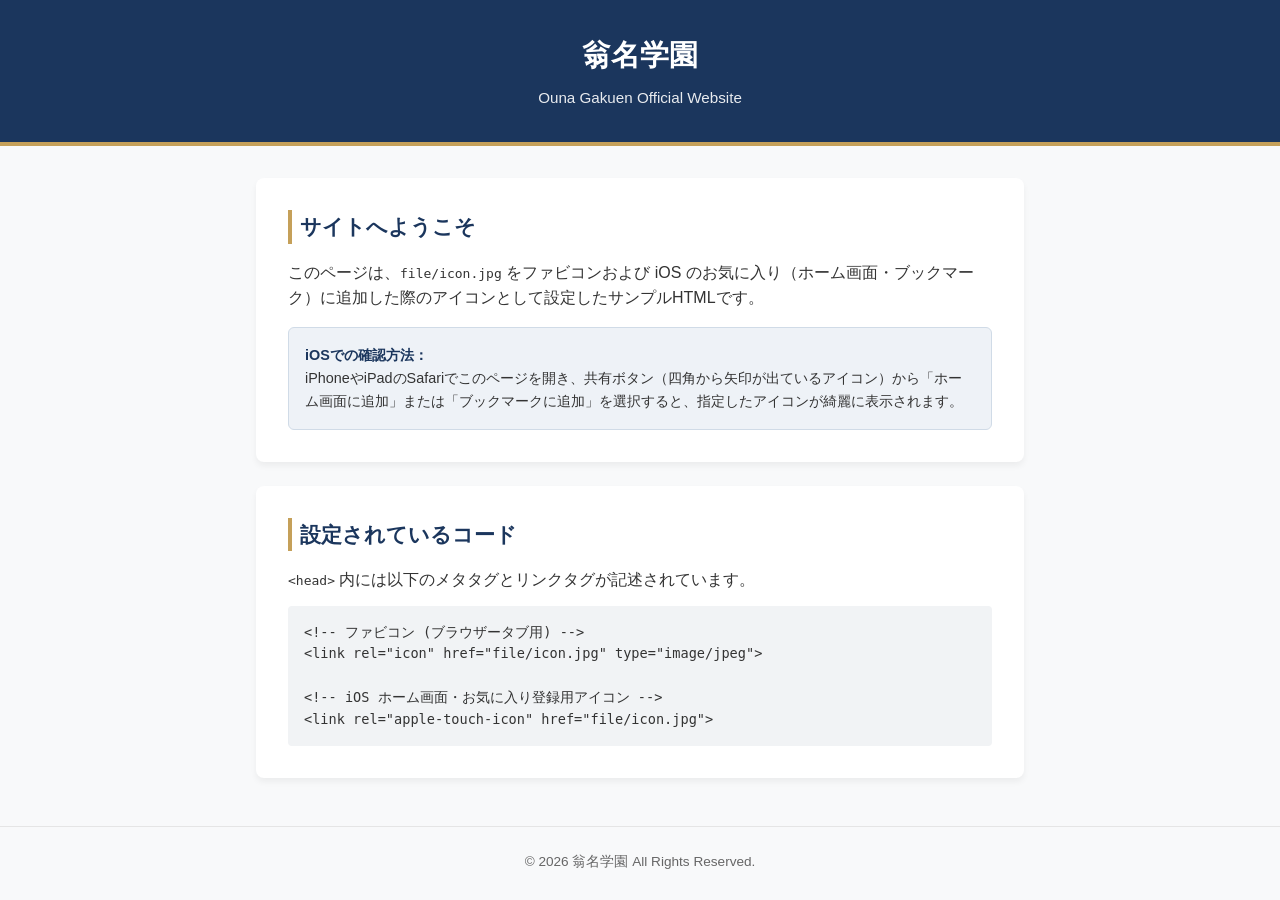
==== index.html @ cf4d60be "Update index.html" ====
<!DOCTYPE html>
<html lang="ja">
<head>
    <meta charset="UTF-8">
    <meta name="viewport" content="width=device-width, initial-scale=1.0">
    <title>翁名学園 - 公式サイト</title>
    
    <!-- ファビコン (ブラウザータブ用) -->
    <link rel="icon" href="file/icon.jpg" type="image/jpeg">
    
    <!-- iOS ホーム画面・お気に入り登録用アイコン (Apple Touch Icon) -->
    <link rel="apple-touch-icon" href="file/icon.jpg">
    
    <!-- Safari用ピン留めタブ・アイコン設定など -->
    <meta name="apple-mobile-web-app-capable" content="yes">
    <meta name="apple-mobile-web-app-status-bar-style" content="default">
    <meta name="apple-mobile-web-app-title" content="翁名学園">

    <style>
        :root {
            --primary-color: #1b365d;
            --accent-color: #c5a059;
            --bg-color: #f8f9fa;
            --text-color: #333333;
        }
        
        * {
            box-sizing: border-box;
            margin: 0;
            padding: 0;
        }

        body {
            font-family: -apple-system, BlinkMacSystemFont, "Segoe UI", Roboto, "Helvetica Neue", Arial, sans-serif;
            background-color: var(--bg-color);
            color: var(--text-color);
            line-height: 1.6;
        }

        header {
            background-color: var(--primary-color);
            color: #ffffff;
            padding: 2rem 1rem;
            text-align: center;
            border-bottom: 4px solid var(--accent-color);
        }

        header h1 {
            font-size: 1.8rem;
            margin-bottom: 0.5rem;
        }

        header p {
            font-size: 0.95rem;
            opacity: 0.9;
        }

        main {
            max-width: 800px;
            margin: 2rem auto;
            padding: 0 1rem;
        }

        .card {
            background: #ffffff;
            padding: 2rem;
            border-radius: 8px;
            box-shadow: 0 4px 6px rgba(0,0,0,0.05);
            margin-bottom: 1.5rem;
        }

        .card h2 {
            color: var(--primary-color);
            font-size: 1.3rem;
            margin-bottom: 1rem;
            border-left: 4px solid var(--accent-color);
            padding-left: 0.5rem;
        }

        .ios-tip {
            background: #eef2f7;
            border: 1px solid #d0dbe7;
            padding: 1rem;
            border-radius: 6px;
            font-size: 0.9rem;
            margin-top: 1rem;
        }

        .ios-tip strong {
            color: var(--primary-color);
        }

        footer {
            text-align: center;
            padding: 1.5rem;
            font-size: 0.85rem;
            color: #666;
            border-top: 1px solid #e5e5e5;
            margin-top: 3rem;
        }
    </style>
</head>
<body>

    <header>
        <h1>翁名学園</h1>
        <p>Ouna Gakuen Official Website</p>
    </header>

    <main>
        <section class="card">
            <h2>サイトへようこそ</h2>
            <p>このページは、<code>file/icon.jpg</code> をファビコンおよび iOS のお気に入り（ホーム画面・ブックマーク）に追加した際のアイコンとして設定したサンプルHTMLです。</p>
            
            <div class="ios-tip">
                <strong>iOSでの確認方法：</strong><br>
                iPhoneやiPadのSafariでこのページを開き、共有ボタン（四角から矢印が出ているアイコン）から「ホーム画面に追加」または「ブックマークに追加」を選択すると、指定したアイコンが綺麗に表示されます。
            </div>
        </section>

        <section class="card">
            <h2>設定されているコード</h2>
            <p><code>&lt;head&gt;</code> 内には以下のメタタグとリンクタグが記述されています。</p>
            <pre style="background: #f1f3f5; padding: 1rem; border-radius: 4px; overflow-x: auto; margin-top: 0.8rem; font-size: 0.85rem;"><code>&lt;!-- ファビコン (ブラウザータブ用) --&gt;
&lt;link rel="icon" href="file/icon.jpg" type="image/jpeg"&gt;

&lt;!-- iOS ホーム画面・お気に入り登録用アイコン --&gt;
&lt;link rel="apple-touch-icon" href="file/icon.jpg"&gt;</code></pre>
        </section>
    </main>

    <footer>
        <p>&copy; 2026 翁名学園 All Rights Reserved.</p>
    </footer>

</body>
</html>
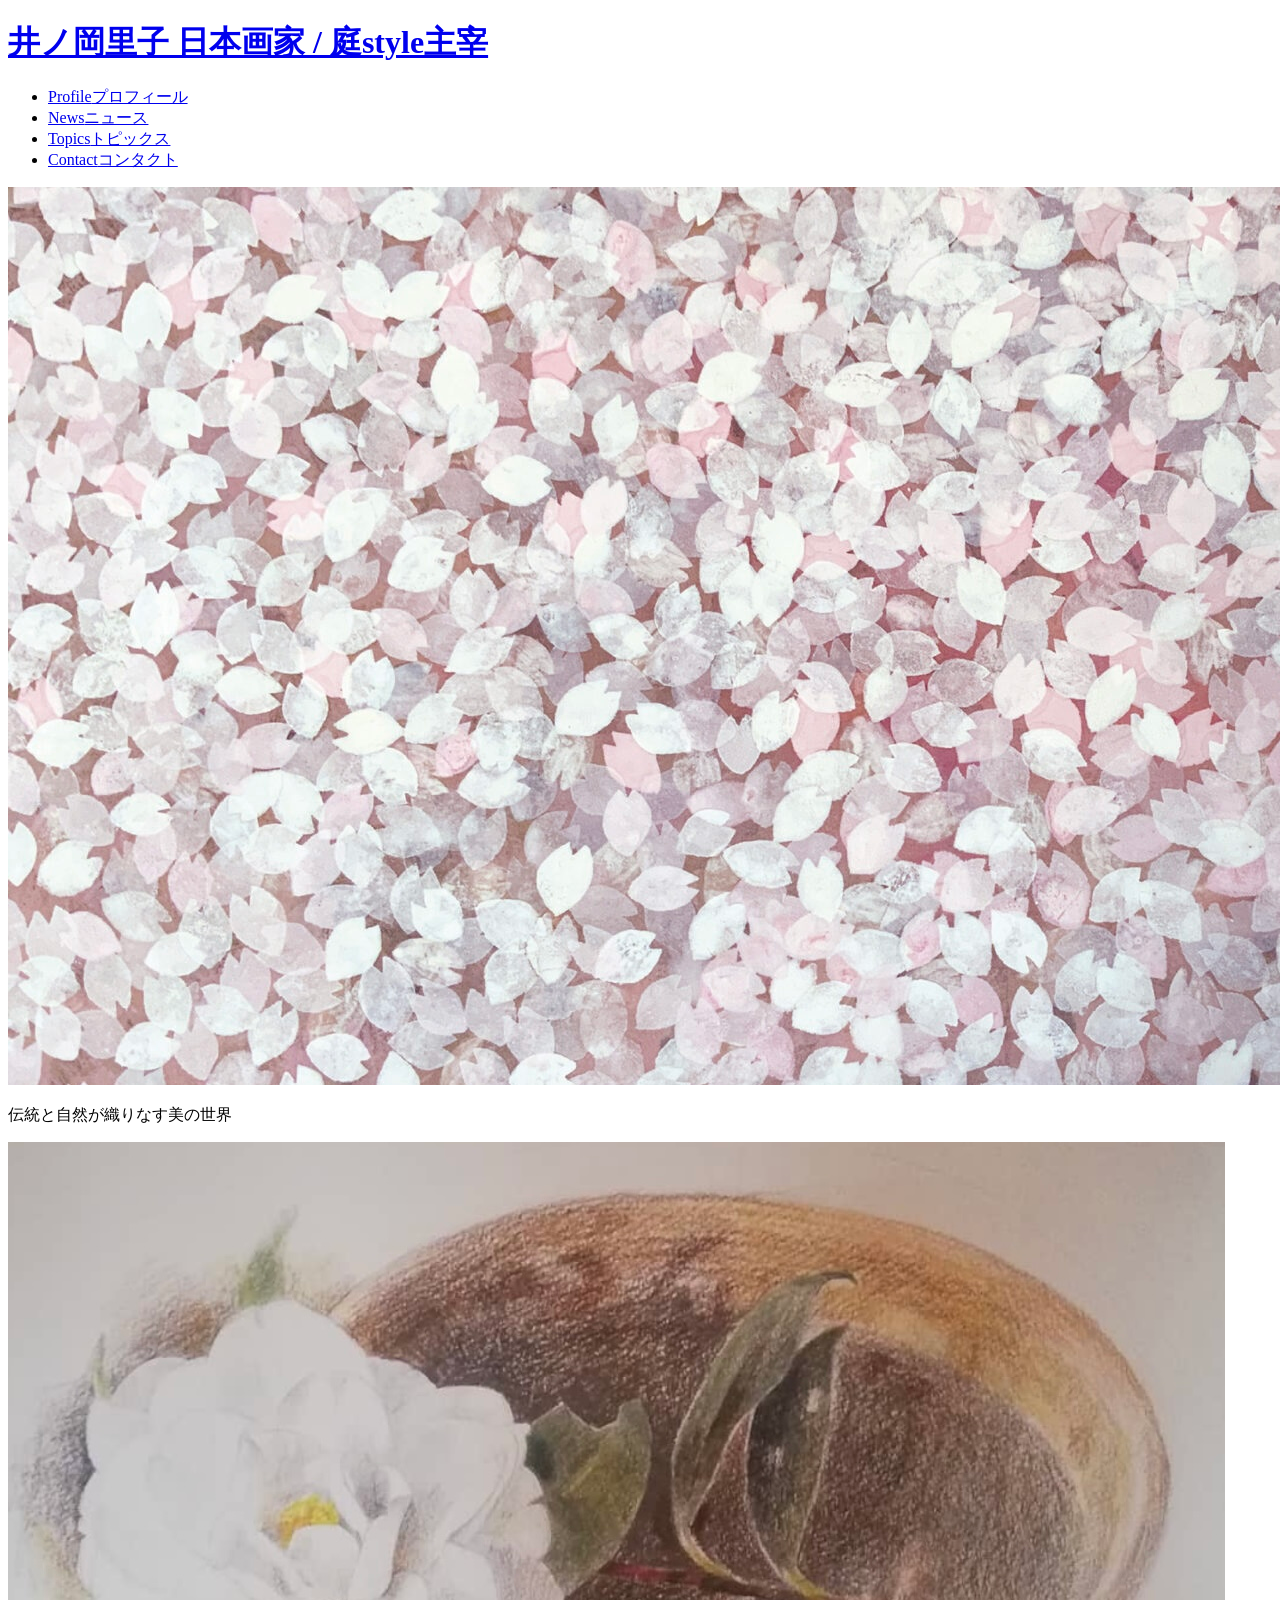
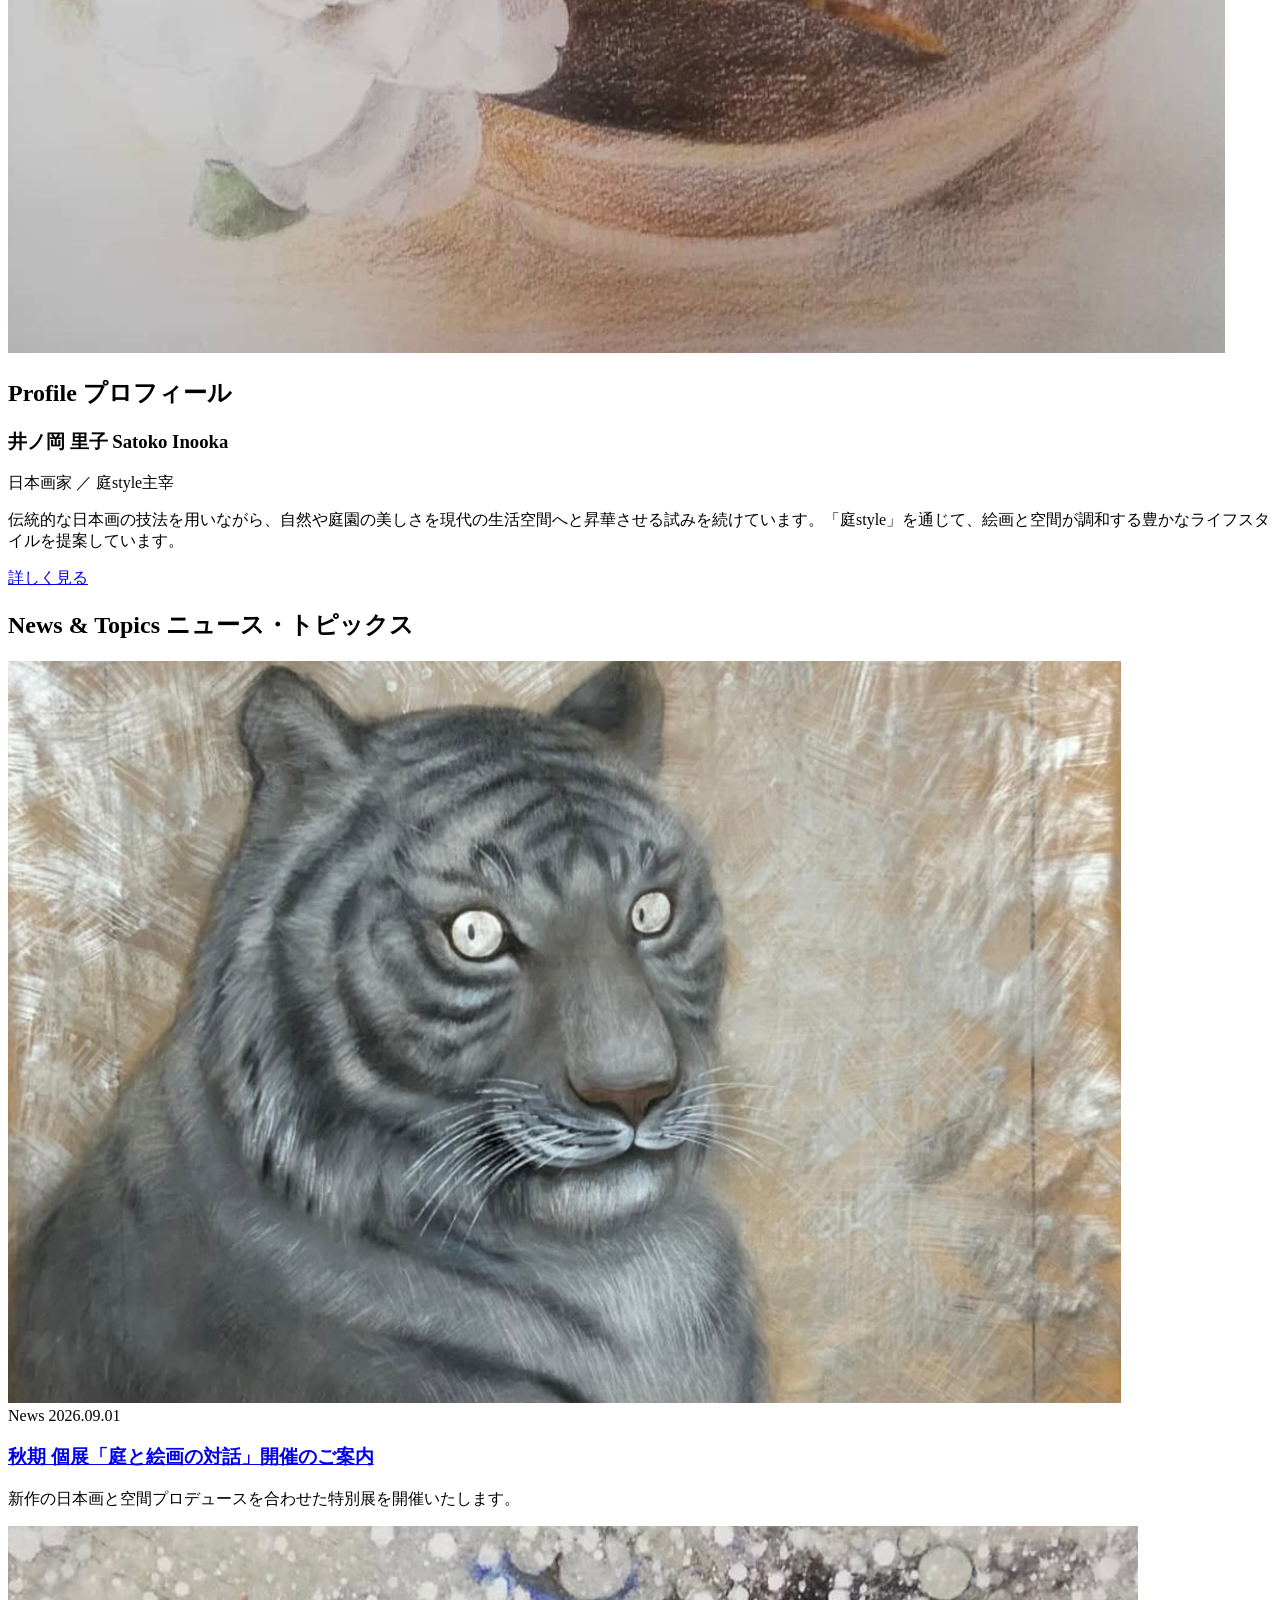
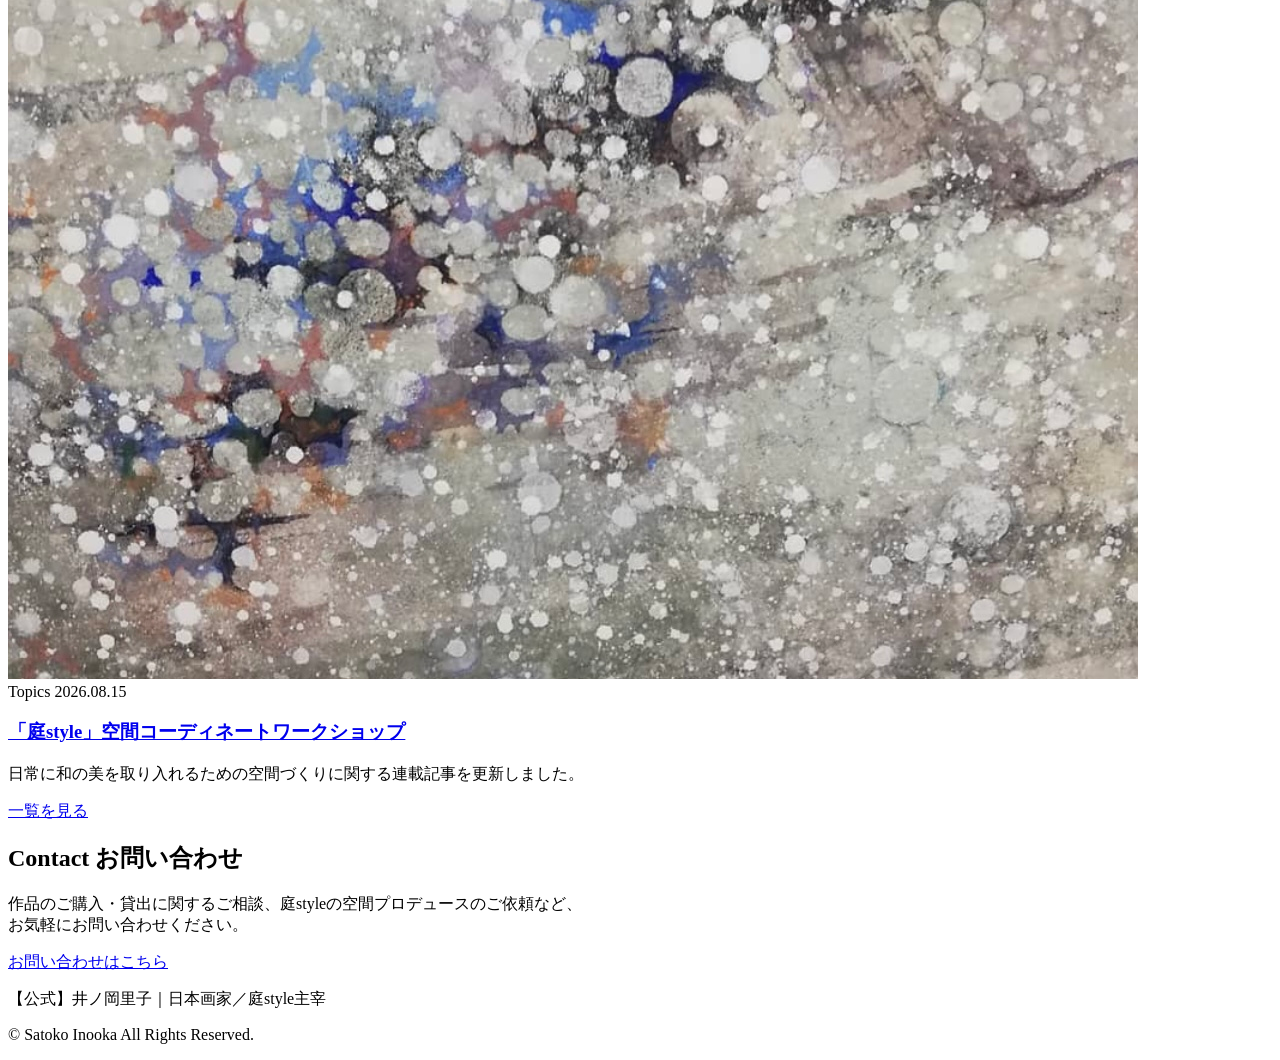
==== commit 97d593b2: "Update index.html" ====
--- a/index.html
+++ b/index.html
@@ -3,134 +3,132 @@
 <head>
     <meta charset="UTF-8">
     <meta name="viewport" content="width=device-width, initial-scale=1.0">
-    <title>翁名学園 - 公式サイト</title>
-    
-    <!-- ファビコン (ブラウザータブ用) -->
+    <title>【公式】井ノ岡里子｜日本画家／庭style主宰</title>
+
+    <meta name="apple-mobile-web-app-title" content="井ノ岡里子">
+    <meta name="application-name" content="井ノ岡里子">
+
     <link rel="icon" href="file/icon.jpg" type="image/jpeg">
-    
-    <!-- iOS ホーム画面・お気に入り登録用アイコン (Apple Touch Icon) -->
     <link rel="apple-touch-icon" href="file/icon.jpg">
-    
-    <!-- Safari用ピン留めタブ・アイコン設定など -->
-    <meta name="apple-mobile-web-app-capable" content="yes">
-    <meta name="apple-mobile-web-app-status-bar-style" content="default">
-    <meta name="apple-mobile-web-app-title" content="翁名学園">
 
-    <style>
-        :root {
-            --primary-color: #1b365d;
-            --accent-color: #c5a059;
-            --bg-color: #f8f9fa;
-            --text-color: #333333;
-        }
-        
-        * {
-            box-sizing: border-box;
-            margin: 0;
-            padding: 0;
-        }
+    <link rel="preconnect" href="https://fonts.googleapis.com">
+    <link rel="preconnect" href="https://fonts.gstatic.com" crossorigin>
+    <link href="https://fonts.googleapis.com/css2?family=Shippori+Mincho:wght@400;600&family=Cinzel:wght@400;600&display=swap" rel="stylesheet">
 
-        body {
-            font-family: -apple-system, BlinkMacSystemFont, "Segoe UI", Roboto, "Helvetica Neue", Arial, sans-serif;
-            background-color: var(--bg-color);
-            color: var(--text-color);
-            line-height: 1.6;
-        }
-
-        header {
-            background-color: var(--primary-color);
-            color: #ffffff;
-            padding: 2rem 1rem;
-            text-align: center;
-            border-bottom: 4px solid var(--accent-color);
-        }
-
-        header h1 {
-            font-size: 1.8rem;
-            margin-bottom: 0.5rem;
-        }
-
-        header p {
-            font-size: 0.95rem;
-            opacity: 0.9;
-        }
-
-        main {
-            max-width: 800px;
-            margin: 2rem auto;
-            padding: 0 1rem;
-        }
-
-        .card {
-            background: #ffffff;
-            padding: 2rem;
-            border-radius: 8px;
-            box-shadow: 0 4px 6px rgba(0,0,0,0.05);
-            margin-bottom: 1.5rem;
-        }
-
-        .card h2 {
-            color: var(--primary-color);
-            font-size: 1.3rem;
-            margin-bottom: 1rem;
-            border-left: 4px solid var(--accent-color);
-            padding-left: 0.5rem;
-        }
-
-        .ios-tip {
-            background: #eef2f7;
-            border: 1px solid #d0dbe7;
-            padding: 1rem;
-            border-radius: 6px;
-            font-size: 0.9rem;
-            margin-top: 1rem;
-        }
-
-        .ios-tip strong {
-            color: var(--primary-color);
-        }
-
-        footer {
-            text-align: center;
-            padding: 1.5rem;
-            font-size: 0.85rem;
-            color: #666;
-            border-top: 1px solid #e5e5e5;
-            margin-top: 3rem;
-        }
-    </style>
+    <link rel="stylesheet" href="style.css">
 </head>
 <body>
 
-    <header>
-        <h1>翁名学園</h1>
-        <p>Ouna Gakuen Official Website</p>
+    <header class="site-header">
+        <div class="header-inner">
+            <h1 class="site-title">
+                <a href="index.html">
+                    <span class="main-name">井ノ岡里子</span>
+                    <span class="sub-title">日本画家 / 庭style主宰</span>
+                </a>
+            </h1>
+            <nav class="site-nav">
+                <ul>
+                    <li><a href="#profile"><span class="en">Profile</span><span class="ja">プロフィール</span></a></li>
+                    <li><a href="#news"><span class="en">News</span><span class="ja">ニュース</span></a></li>
+                    <li><a href="#topics"><span class="en">Topics</span><span class="ja">トピックス</span></a></li>
+                    <li><a href="#contact"><span class="en">Contact</span><span class="ja">コンタクト</span></a></li>
+                </ul>
+            </nav>
+        </div>
     </header>
 
-    <main>
-        <section class="card">
-            <h2>サイトへようこそ</h2>
-            <p>このページは、<code>file/icon.jpg</code> をファビコンおよび iOS のお気に入り（ホーム画面・ブックマーク）に追加した際のアイコンとして設定したサンプルHTMLです。</p>
-            
-            <div class="ios-tip">
-                <strong>iOSでの確認方法：</strong><br>
-                iPhoneやiPadのSafariでこのページを開き、共有ボタン（四角から矢印が出ているアイコン）から「ホーム画面に追加」または「ブックマークに追加」を選択すると、指定したアイコンが綺麗に表示されます。
+    <section class="hero-section">
+        <div class="hero-image-wrapper">
+            <img src="file/1.jpg" alt="井ノ岡里子 メイン作品" class="hero-image">
+            <div class="hero-overlay">
+                <p class="hero-catch">伝統と自然が織りなす美の世界</p>
             </div>
-        </section>
+        </div>
+    </section>
 
-        <section class="card">
-            <h2>設定されているコード</h2>
-            <p><code>&lt;head&gt;</code> 内には以下のメタタグとリンクタグが記述されています。</p>
-            <pre style="background: #f1f3f5; padding: 1rem; border-radius: 4px; overflow-x: auto; margin-top: 0.8rem; font-size: 0.85rem;"><code>&lt;!-- ファビコン (ブラウザータブ用) --&gt;
-&lt;link rel="icon" href="file/icon.jpg" type="image/jpeg"&gt;
+    <section id="profile" class="section profile-section">
+        <div class="container">
+            <div class="profile-grid">
+                <div class="profile-thumb">
+                    <img src="file/2.jpg" alt="井ノ岡里子 プロフィール">
+                </div>
+                <div class="profile-content">
+                    <h2 class="section-title">
+                        <span class="en">Profile</span>
+                        <span class="ja">プロフィール</span>
+                    </h2>
+                    <h3 class="profile-name">井ノ岡 里子 <span class="profile-title-sub">Satoko Inooka</span></h3>
+                    <p class="profile-lead">日本画家 ／ 庭style主宰</p>
+                    <p class="profile-text">
+                        伝統的な日本画の技法を用いながら、自然や庭園の美しさを現代の生活空間へと昇華させる試みを続けています。「庭style」を通じて、絵画と空間が調和する豊かなライフスタイルを提案しています。
+                    </p>
+                    <a href="profile.html" class="btn">詳しく見る</a>
+                </div>
+            </div>
+        </div>
+    </section>
 
-&lt;!-- iOS ホーム画面・お気に入り登録用アイコン --&gt;
-&lt;link rel="apple-touch-icon" href="file/icon.jpg"&gt;</code></pre>
-        </section>
-    </main>
+    <section id="news" class="section news-section">
+        <div class="container">
+            <h2 class="section-title text-center">
+                <span class="en">News & Topics</span>
+                <span class="ja">ニュース・トピックス</span>
+            </h2>
+            <div class="cards-grid">
+                <article class="card">
+                    <div class="card-image">
+                        <img src="file/3.jpg" alt="個展開催のお知らせ">
+                    </div>
+                    <div class="card-body">
+                        <span class="card-tag">News</span>
+                        <time datetime="2026-09-01">2026.09.01</time>
+                        <h3 class="card-title"><a href="#">秋期 個展「庭と絵画の対話」開催のご案内</a></h3>
+                        <p class="card-text">新作の日本画と空間プロデュースを合わせた特別展を開催いたします。</p>
+                    </div>
+                </article>
 
-    <footer>
-        <p>&copy; 2026 翁名学園 All Rights Reserved.</p>
+                <article class="card" id="topics">
+                    <div class="card-image">
+                        <img src="file/4.jpg" alt="庭styleワークショップ">
+                    </div>
+                    <div class="card-body">
+                        <span class="card-tag tag-topics">Topics</span>
+                        <time datetime="2026-08-15">2026.08.15</time>
+                        <h3 class="card-title"><a href="#">「庭style」空間コーディネートワークショップ</a></h3>
+                        <p class="card-text">日常に和の美を取り入れるための空間づくりに関する連載記事を更新しました。</p>
+                    </div>
+                </article>
+            </div>
+            <div class="text-center mt-4">
+                <a href="news.html" class="btn">一覧を見る</a>
+            </div>
+        </div>
+    </section>
+
+    <section id="contact" class="section contact-section">
+        <div class="container">
+            <div class="contact-box">
+                <div class="contact-bg-image" style="background-image: url('file/5.jpg');"></div>
+                <div class="contact-content">
+                    <h2 class="section-title light">
+                        <span class="en">Contact</span>
+                        <span class="ja">お問い合わせ</span>
+                    </h2>
+                    <p class="contact-lead">
+                        作品のご購入・貸出に関するご相談、庭styleの空間プロデュースのご依頼など、<br>お気軽にお問い合わせください。
+                    </p>
+                    <a href="contact.html" class="btn btn-light">お問い合わせはこちら</a>
+                </div>
+            </div>
+        </div>
+    </section>
+
+    <footer class="site-footer">
+        <div class="container text-center">
+            <p class="footer-title">【公式】井ノ岡里子｜日本画家／庭style主宰</p>
+            <p class="copyright">&copy; Satoko Inooka All Rights Reserved.</p>
+        </div>
     </footer>
 
 </body>
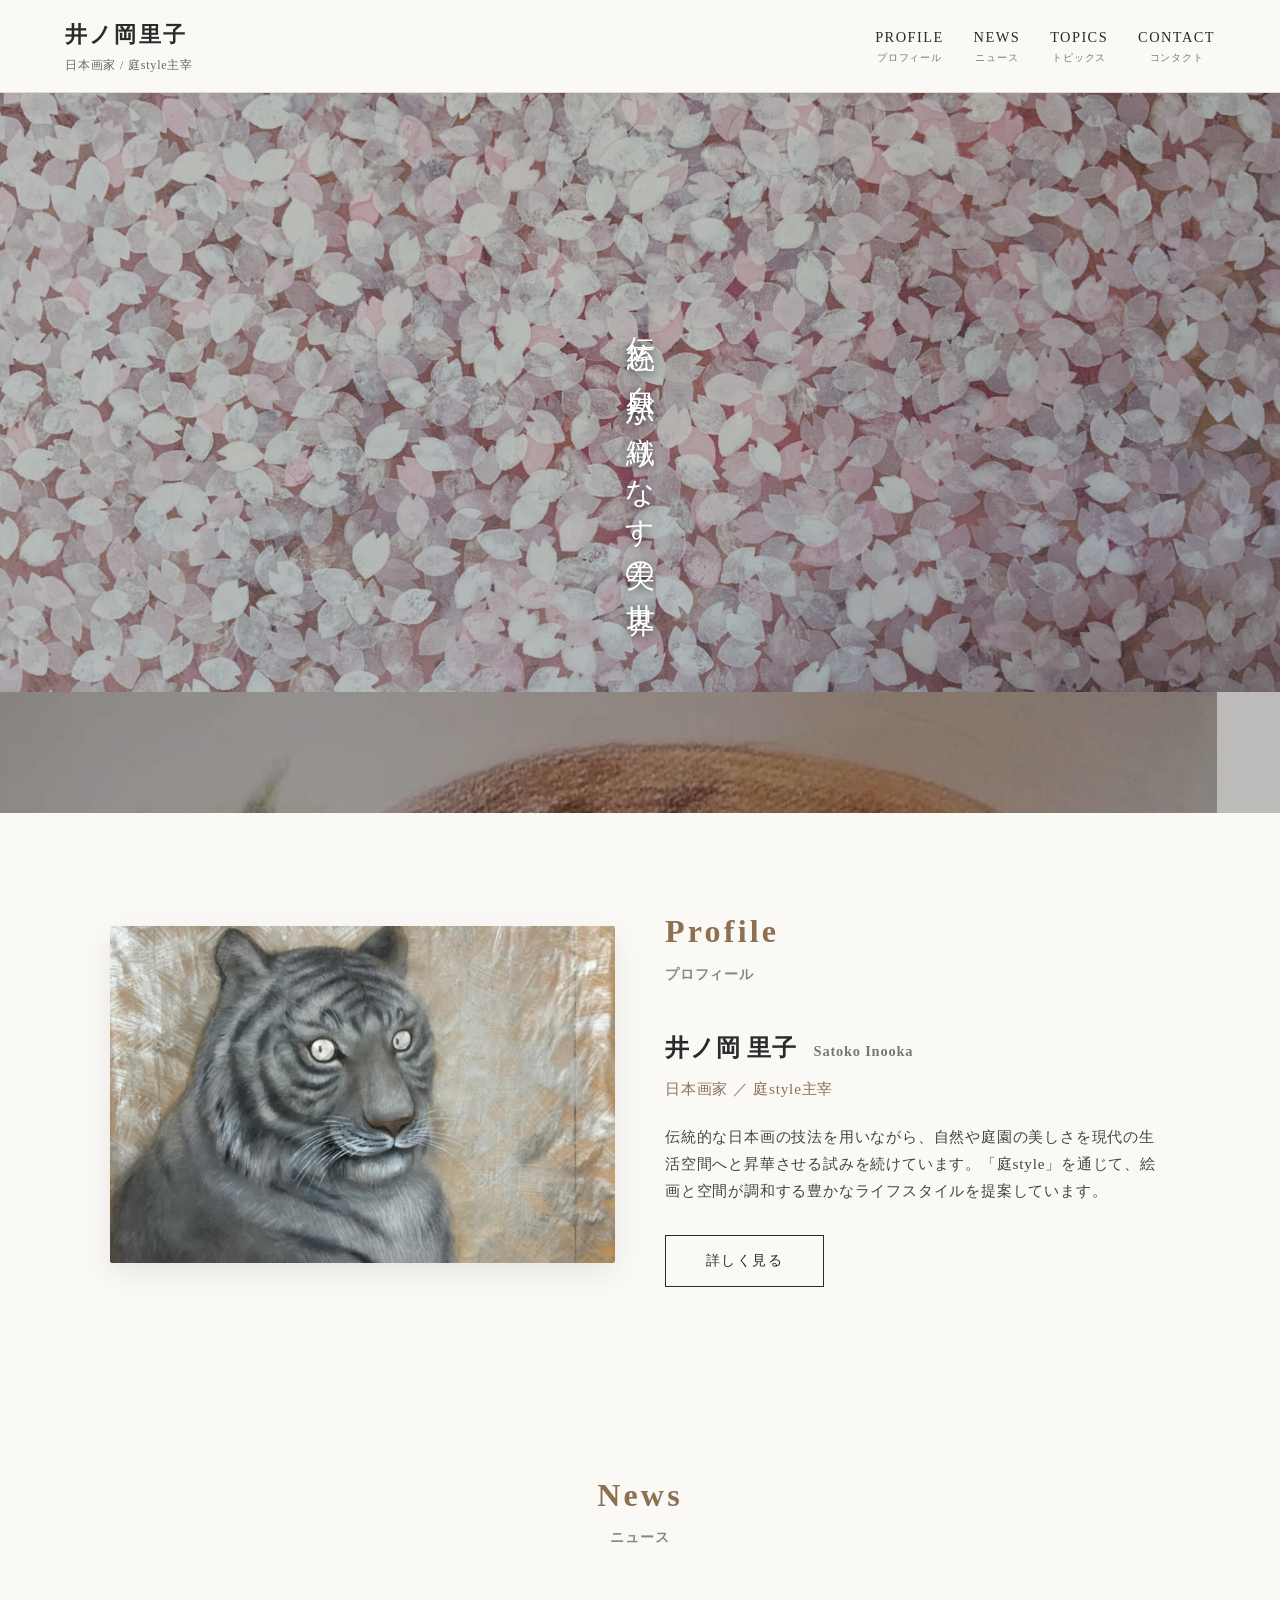
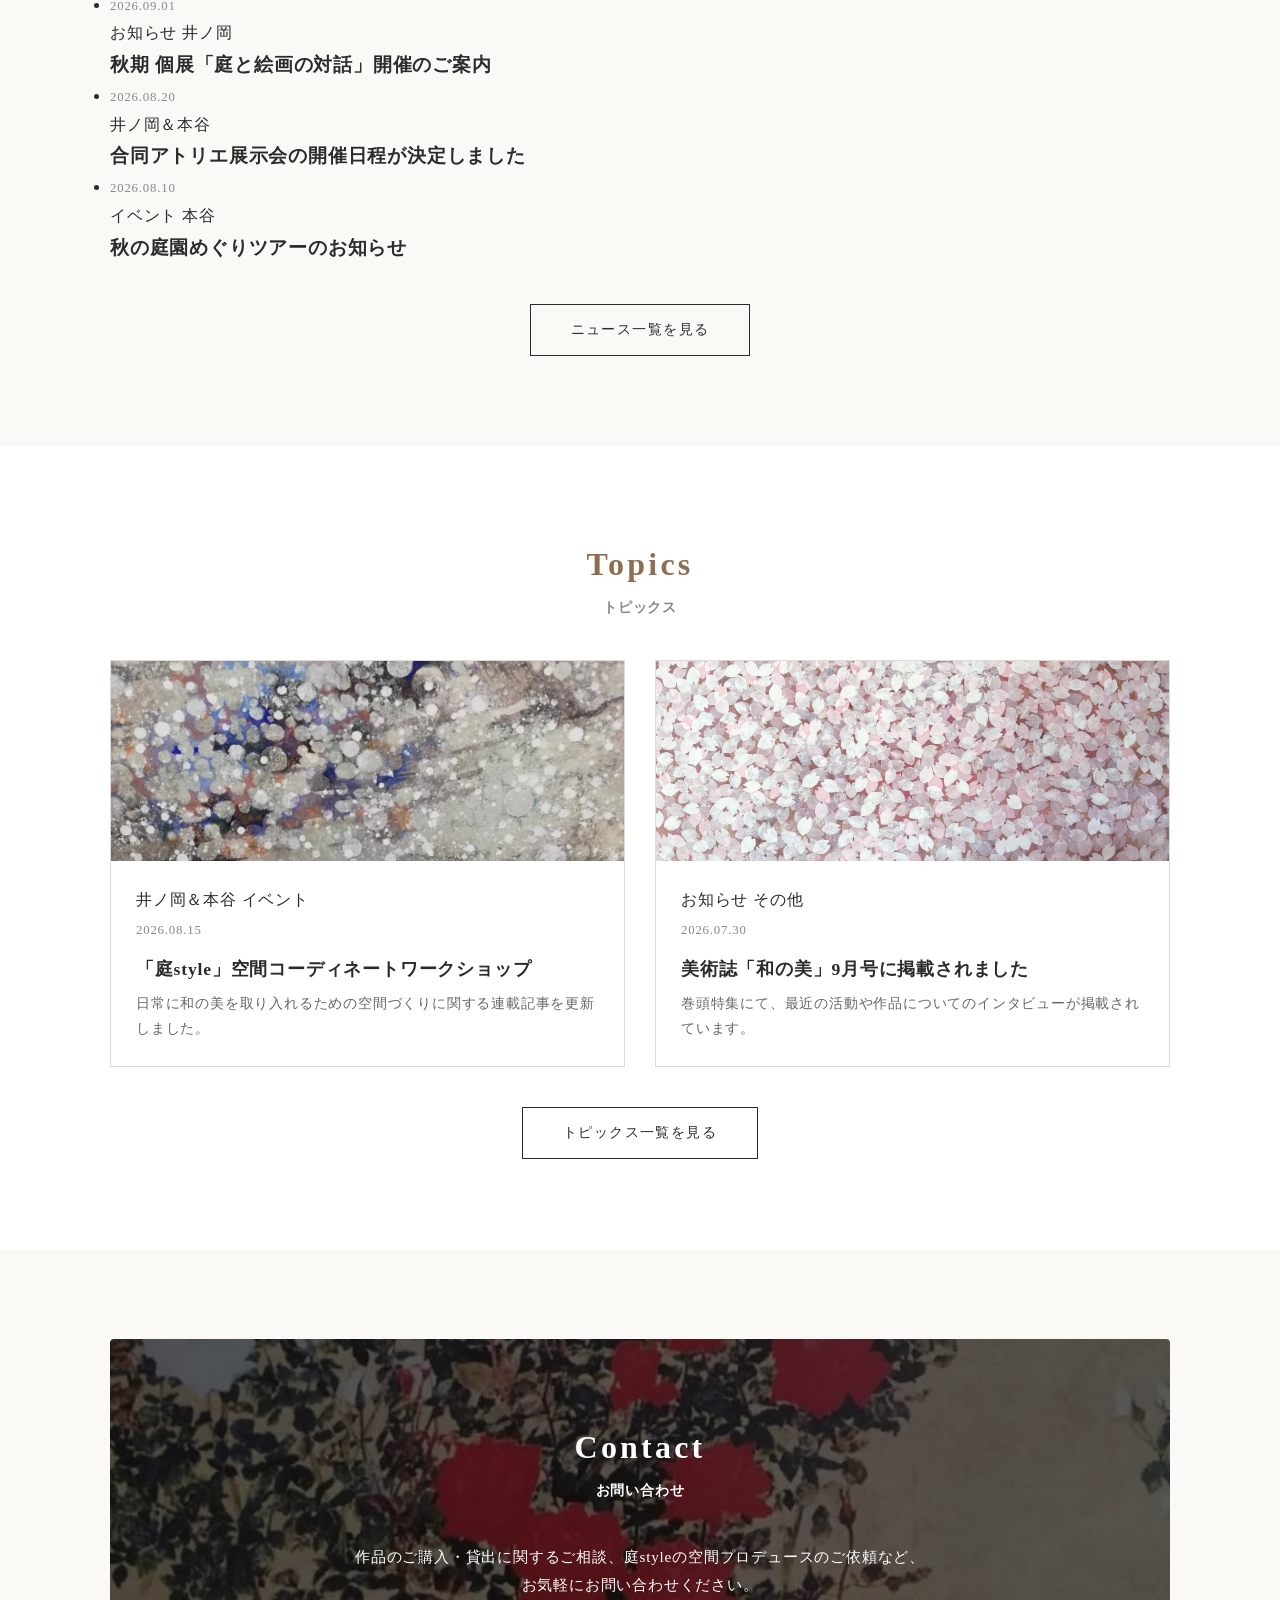
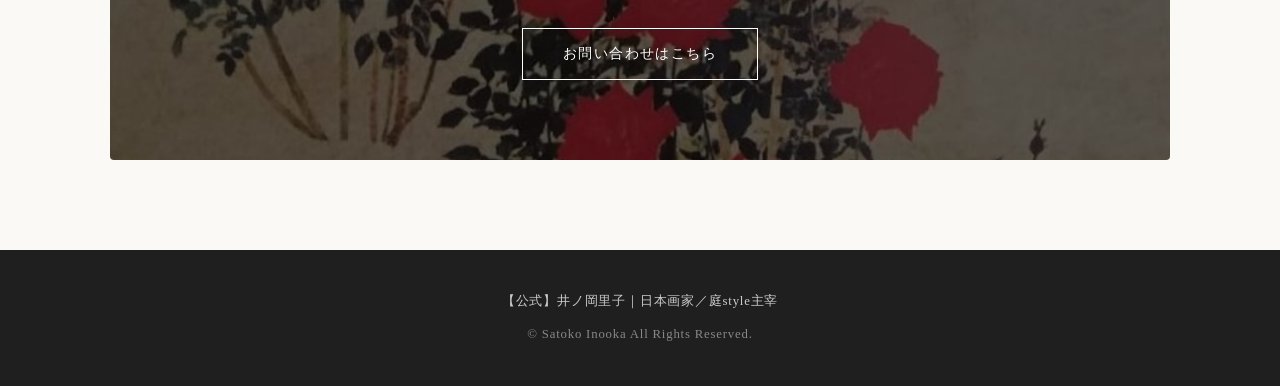
==== commit a2c6cd64: "Update index.html" ====
--- a/index.html
+++ b/index.html
@@ -5,20 +5,25 @@
     <meta name="viewport" content="width=device-width, initial-scale=1.0">
     <title>【公式】井ノ岡里子｜日本画家／庭style主宰</title>
 
+    <!-- iOSお気に入り（ホーム画面追加）時のタイトル設定 -->
     <meta name="apple-mobile-web-app-title" content="井ノ岡里子">
     <meta name="application-name" content="井ノ岡里子">
 
+    <!-- ファビコン・Apple Touch Iconの設定 -->
     <link rel="icon" href="file/icon.jpg" type="image/jpeg">
     <link rel="apple-touch-icon" href="file/icon.jpg">
 
+    <!-- Google Fonts -->
     <link rel="preconnect" href="https://fonts.googleapis.com">
     <link rel="preconnect" href="https://fonts.gstatic.com" crossorigin>
     <link href="https://fonts.googleapis.com/css2?family=Shippori+Mincho:wght@400;600&family=Cinzel:wght@400;600&display=swap" rel="stylesheet">
 
+    <!-- 共通スタイルシート -->
     <link rel="stylesheet" href="style.css">
 </head>
 <body>
 
+    <!-- ヘッダー -->
     <header class="site-header">
         <div class="header-inner">
             <h1 class="site-title">
@@ -38,20 +43,27 @@
         </div>
     </header>
 
+    <!-- メインビジュアル（5枚のクロスフェードスライドショー） -->
     <section class="hero-section">
-        <div class="hero-image-wrapper">
-            <img src="file/1.jpg" alt="井ノ岡里子 メイン作品" class="hero-image">
+        <div class="hero-slideshow">
+            <img src="file/1.jpg" alt="メインビジュアル 1">
+            <img src="file/2.jpg" alt="メインビジュアル 2">
+            <img src="file/3.jpg" alt="メインビジュアル 3">
+            <img src="file/4.jpg" alt="メインビジュアル 4">
+            <img src="file/5.jpg" alt="メインビジュアル 5">
             <div class="hero-overlay">
                 <p class="hero-catch">伝統と自然が織りなす美の世界</p>
             </div>
         </div>
     </section>
 
+    <!-- プロフィール -->
     <section id="profile" class="section profile-section">
         <div class="container">
             <div class="profile-grid">
                 <div class="profile-thumb">
-                    <img src="file/2.jpg" alt="井ノ岡里子 プロフィール">
+                    <!-- ご要望通り file/3.jpg を使用 -->
+                    <img src="file/3.jpg" alt="井ノ岡里子 プロフィール">
                 </div>
                 <div class="profile-content">
                     <h2 class="section-title">
@@ -69,43 +81,102 @@
         </div>
     </section>
 
+    <!-- ニュース（画像なし・文字のみのリスト形式） -->
     <section id="news" class="section news-section">
         <div class="container">
             <h2 class="section-title text-center">
-                <span class="en">News & Topics</span>
-                <span class="ja">ニュース・トピックス</span>
+                <span class="en">News</span>
+                <span class="ja">ニュース</span>
+            </h2>
+            <ul class="news-list">
+                <!-- 記事1（複数のタグをつける例） -->
+                <li class="news-item">
+                    <div class="news-meta">
+                        <time datetime="2026-09-01">2026.09.01</time>
+                        <div class="tags">
+                            <span class="tag tag-notice">お知らせ</span>
+                            <span class="tag tag-inooka">井ノ岡</span>
+                        </div>
+                    </div>
+                    <h3 class="news-title"><a href="#">秋期 個展「庭と絵画の対話」開催のご案内</a></h3>
+                </li>
+
+                <!-- 記事2 -->
+                <li class="news-item">
+                    <div class="news-meta">
+                        <time datetime="2026-08-20">2026.08.20</time>
+                        <div class="tags">
+                            <span class="tag tag-both">井ノ岡＆本谷</span>
+                        </div>
+                    </div>
+                    <h3 class="news-title"><a href="#">合同アトリエ展示会の開催日程が決定しました</a></h3>
+                </li>
+
+                <!-- 記事3 -->
+                <li class="news-item">
+                    <div class="news-meta">
+                        <time datetime="2026-08-10">2026.08.10</time>
+                        <div class="tags">
+                            <span class="tag tag-event">イベント</span>
+                            <span class="tag tag-mototani">本谷</span>
+                        </div>
+                    </div>
+                    <h3 class="news-title"><a href="#">秋の庭園めぐりツアーのお知らせ</a></h3>
+                </li>
+            </ul>
+            <div class="text-center mt-4">
+                <a href="news.html" class="btn">ニュース一覧を見る</a>
+            </div>
+        </div>
+    </section>
+
+    <!-- トピックス（画像あり・カード形式） -->
+    <section id="topics" class="section topics-section" style="background-color: #fff;">
+        <div class="container">
+            <h2 class="section-title text-center">
+                <span class="en">Topics</span>
+                <span class="ja">トピックス</span>
             </h2>
             <div class="cards-grid">
+                <!-- トピックカード 1 -->
                 <article class="card">
                     <div class="card-image">
-                        <img src="file/3.jpg" alt="個展開催のお知らせ">
+                        <img src="file/4.jpg" alt="庭styleワークショップ">
                     </div>
                     <div class="card-body">
-                        <span class="card-tag">News</span>
-                        <time datetime="2026-09-01">2026.09.01</time>
-                        <h3 class="card-title"><a href="#">秋期 個展「庭と絵画の対話」開催のご案内</a></h3>
-                        <p class="card-text">新作の日本画と空間プロデュースを合わせた特別展を開催いたします。</p>
-                    </div>
-                </article>
-
-                <article class="card" id="topics">
-                    <div class="card-image">
-                        <img src="file/4.jpg" alt="庭styleワークショップ">
-                    </div>
-                    <div class="card-body">
-                        <span class="card-tag tag-topics">Topics</span>
+                        <div class="tags mb-2">
+                            <span class="tag tag-both">井ノ岡＆本谷</span>
+                            <span class="tag tag-event">イベント</span>
+                        </div>
                         <time datetime="2026-08-15">2026.08.15</time>
                         <h3 class="card-title"><a href="#">「庭style」空間コーディネートワークショップ</a></h3>
                         <p class="card-text">日常に和の美を取り入れるための空間づくりに関する連載記事を更新しました。</p>
                     </div>
                 </article>
+
+                <!-- トピックカード 2 -->
+                <article class="card">
+                    <div class="card-image">
+                        <img src="file/1.jpg" alt="メディア掲載">
+                    </div>
+                    <div class="card-body">
+                        <div class="tags mb-2">
+                            <span class="tag tag-notice">お知らせ</span>
+                            <span class="tag tag-other">その他</span>
+                        </div>
+                        <time datetime="2026-07-30">2026.07.30</time>
+                        <h3 class="card-title"><a href="#">美術誌「和の美」9月号に掲載されました</a></h3>
+                        <p class="card-text">巻頭特集にて、最近の活動や作品についてのインタビューが掲載されています。</p>
+                    </div>
+                </article>
             </div>
             <div class="text-center mt-4">
-                <a href="news.html" class="btn">一覧を見る</a>
-            </div>
-        </div>
-    </section>
-
+                <a href="topics.html" class="btn">トピックス一覧を見る</a>
+            </div>
+        </div>
+    </section>
+
+    <!-- コンタクト -->
     <section id="contact" class="section contact-section">
         <div class="container">
             <div class="contact-box">
@@ -124,6 +195,7 @@
         </div>
     </section>
 
+    <!-- フッター -->
     <footer class="site-footer">
         <div class="container text-center">
             <p class="footer-title">【公式】井ノ岡里子｜日本画家／庭style主宰</p>
--- a/style.css
+++ b/style.css
@@ -0,0 +1,395 @@
+@charset "UTF-8";
+
+/* ==========================================================================
+   1. 基本設定（変数の定義・リセット）
+   ========================================================================== */
+:root {
+    --color-bg: #faf9f6;          /* 上品な生成り色 */
+    --color-text: #2b2b2b;        /* 墨色 */
+    --color-accent: #8c7051;      /* 落ち着いたゴールド・落ち着いた木調色 */
+    --color-light: #ffffff;
+    --color-border: #e0dad3;
+    --font-serif: 'Shippori Mincho', 'Yu Mincho', "游明朝", serif;
+    --font-en: 'Cinzel', serif;
+}
+
+* {
+    box-sizing: border-box;
+    margin: 0;
+    padding: 0;
+}
+
+html {
+    scroll-behavior: smooth;
+}
+
+body {
+    background-color: var(--color-bg);
+    color: var(--color-text);
+    font-family: var(--font-serif);
+    line-height: 1.8;
+    letter-spacing: 0.05em;
+    -webkit-font-smoothing: antialiased;
+}
+
+img {
+    max-width: 100%;
+    height: auto;
+    vertical-align: bottom;
+}
+
+a {
+    color: inherit;
+    text-decoration: none;
+    transition: opacity 0.3s ease;
+}
+
+a:hover {
+    opacity: 0.7;
+}
+
+/* 共通コンテナ */
+.container {
+    max-width: 1100px;
+    margin: 0 auto;
+    padding: 0 20px;
+}
+
+.text-center {
+    text-align: center;
+}
+
+.mt-4 {
+    margin-top: 2.5rem;
+}
+
+/* ==========================================================================
+   2. ヘッダー
+   ========================================================================== */
+.site-header {
+    position: sticky;
+    top: 0;
+    background-color: rgba(250, 249, 246, 0.95);
+    backdrop-filter: blur(5px);
+    z-index: 100;
+    border-bottom: 1px solid var(--color-border);
+}
+
+.header-inner {
+    max-width: 1200px;
+    margin: 0 auto;
+    padding: 15px 25px;
+    display: flex;
+    justify-content: space-between;
+    align-items: center;
+}
+
+.site-title .main-name {
+    display: block;
+    font-size: 1.4rem;
+    font-weight: 600;
+    letter-spacing: 0.1em;
+}
+
+.site-title .sub-title {
+    display: block;
+    font-size: 0.75rem;
+    color: #666;
+    font-weight: normal;
+}
+
+.site-nav ul {
+    display: flex;
+    list-style: none;
+    gap: 30px;
+}
+
+.site-nav a {
+    display: flex;
+    flex-direction: column;
+    align-items: center;
+}
+
+.site-nav .en {
+    font-family: var(--font-en);
+    font-size: 0.9rem;
+    letter-spacing: 0.1em;
+    text-transform: uppercase;
+}
+
+.site-nav .ja {
+    font-size: 0.65rem;
+    color: #777;
+    margin-top: -2px;
+}
+
+/* ==========================================================================
+   3. メインビジュアル（ヒーロー）
+   ========================================================================== */
+.hero-section {
+    position: relative;
+    width: 100%;
+    max-height: 80vh;
+    overflow: hidden;
+}
+
+.hero-image-wrapper {
+    position: relative;
+    width: 100%;
+    height: 70vh;
+}
+
+.hero-image {
+    width: 100%;
+    height: 100%;
+    object-fit: cover;
+}
+
+.hero-overlay {
+    position: absolute;
+    inset: 0;
+    background: rgba(0, 0, 0, 0.25);
+    display: flex;
+    justify-content: center;
+    align-items: center;
+}
+
+.hero-catch {
+    color: var(--color-light);
+    font-size: 1.8rem;
+    letter-spacing: 0.2em;
+    text-shadow: 0 2px 10px rgba(0,0,0,0.5);
+    padding: 0 20px;
+    writing-mode: vertical-rl; /* 和風の縦書き演出 */
+}
+
+/* ==========================================================================
+   4. 各セクション共通パーツ & ボタン
+   ========================================================================== */
+.section {
+    padding: 90px 0;
+}
+
+.section-title {
+    margin-bottom: 40px;
+}
+
+.section-title .en {
+    display: block;
+    font-family: var(--font-en);
+    font-size: 2rem;
+    color: var(--color-accent);
+    letter-spacing: 0.1em;
+}
+
+.section-title .ja {
+    display: block;
+    font-size: 0.85rem;
+    color: #888;
+    margin-top: 2px;
+}
+
+.section-title.light .en,
+.section-title.light .ja {
+    color: var(--color-light);
+}
+
+.btn {
+    display: inline-block;
+    padding: 12px 40px;
+    border: 1px solid var(--color-text);
+    color: var(--color-text);
+    background: transparent;
+    font-size: 0.9rem;
+    letter-spacing: 0.1em;
+    transition: all 0.3s ease;
+}
+
+.btn:hover {
+    background-color: var(--color-text);
+    color: var(--color-light);
+    opacity: 1;
+}
+
+.btn-light {
+    border-color: var(--color-light);
+    color: var(--color-light);
+}
+
+.btn-light:hover {
+    background-color: var(--color-light);
+    color: var(--color-text);
+}
+
+/* ==========================================================================
+   5. プロフィールセクション
+   ========================================================================== */
+.profile-grid {
+    display: grid;
+    grid-template-columns: 1fr 1fr;
+    gap: 50px;
+    align-items: center;
+}
+
+.profile-thumb img {
+    border-radius: 2px;
+    box-shadow: 0 10px 30px rgba(0,0,0,0.08);
+}
+
+.profile-name {
+    font-size: 1.5rem;
+    margin-bottom: 5px;
+}
+
+.profile-title-sub {
+    font-family: var(--font-en);
+    font-size: 0.9rem;
+    color: #777;
+    margin-left: 10px;
+}
+
+.profile-lead {
+    color: var(--color-accent);
+    font-size: 0.95rem;
+    margin-bottom: 20px;
+}
+
+.profile-text {
+    margin-bottom: 30px;
+    font-size: 0.95rem;
+    color: #444;
+}
+
+/* ==========================================================================
+   6. ニュース & トピックス
+   ========================================================================== */
+.cards-grid {
+    display: grid;
+    grid-template-columns: repeat(auto-fit, minmax(300px, 1fr));
+    gap: 30px;
+}
+
+.card {
+    background: var(--color-light);
+    border: 1px solid var(--color-border);
+    overflow: hidden;
+}
+
+.card-image {
+    height: 200px;
+    overflow: hidden;
+}
+
+.card-image img {
+    width: 100%;
+    height: 100%;
+    object-fit: cover;
+    transition: transform 0.5s ease;
+}
+
+.card:hover .card-image img {
+    transform: scale(1.05);
+}
+
+.card-body {
+    padding: 25px;
+}
+
+.card-tag {
+    display: inline-block;
+    padding: 2px 10px;
+    background-color: var(--color-accent);
+    color: var(--color-light);
+    font-size: 0.7rem;
+    font-family: var(--font-en);
+    margin-right: 10px;
+}
+
+.card-tag.tag-topics {
+    background-color: #5b7065; /* トピックス用の少し落ちついたグリーン */
+}
+
+time {
+    font-size: 0.8rem;
+    color: #888;
+}
+
+.card-title {
+    font-size: 1.1rem;
+    margin: 12px 0 10px;
+    line-height: 1.5;
+}
+
+.card-text {
+    font-size: 0.85rem;
+    color: #666;
+}
+
+/* ==========================================================================
+   7. コンタクトセクション
+   ========================================================================== */
+.contact-box {
+    position: relative;
+    padding: 80px 40px;
+    text-align: center;
+    border-radius: 4px;
+    overflow: hidden;
+}
+
+.contact-bg-image {
+    position: absolute;
+    inset: 0;
+    background-size: cover;
+    background-position: center;
+    filter: brightness(0.4);
+    z-index: 1;
+}
+
+.contact-content {
+    position: relative;
+    z-index: 2;
+    color: var(--color-light);
+}
+
+.contact-lead {
+    margin-bottom: 30px;
+    font-size: 0.95rem;
+}
+
+/* ==========================================================================
+   8. フッター
+   ========================================================================== */
+.site-footer {
+    background-color: #1f1f1f;
+    color: #888;
+    padding: 40px 0;
+    font-size: 0.8rem;
+}
+
+.footer-title {
+    color: #ccc;
+    margin-bottom: 10px;
+}
+
+/* ==========================================================================
+   9. レスポンシブ対応（スマホ向け調整）
+   ========================================================================== */
+@media (max-width: 768px) {
+    .header-inner {
+        flex-direction: column;
+        gap: 15px;
+    }
+
+    .site-nav ul {
+        gap: 15px;
+    }
+
+    .profile-grid {
+        grid-template-columns: 1fr;
+        gap: 30px;
+    }
+
+    .hero-catch {
+        font-size: 1.3rem;
+    }
+}
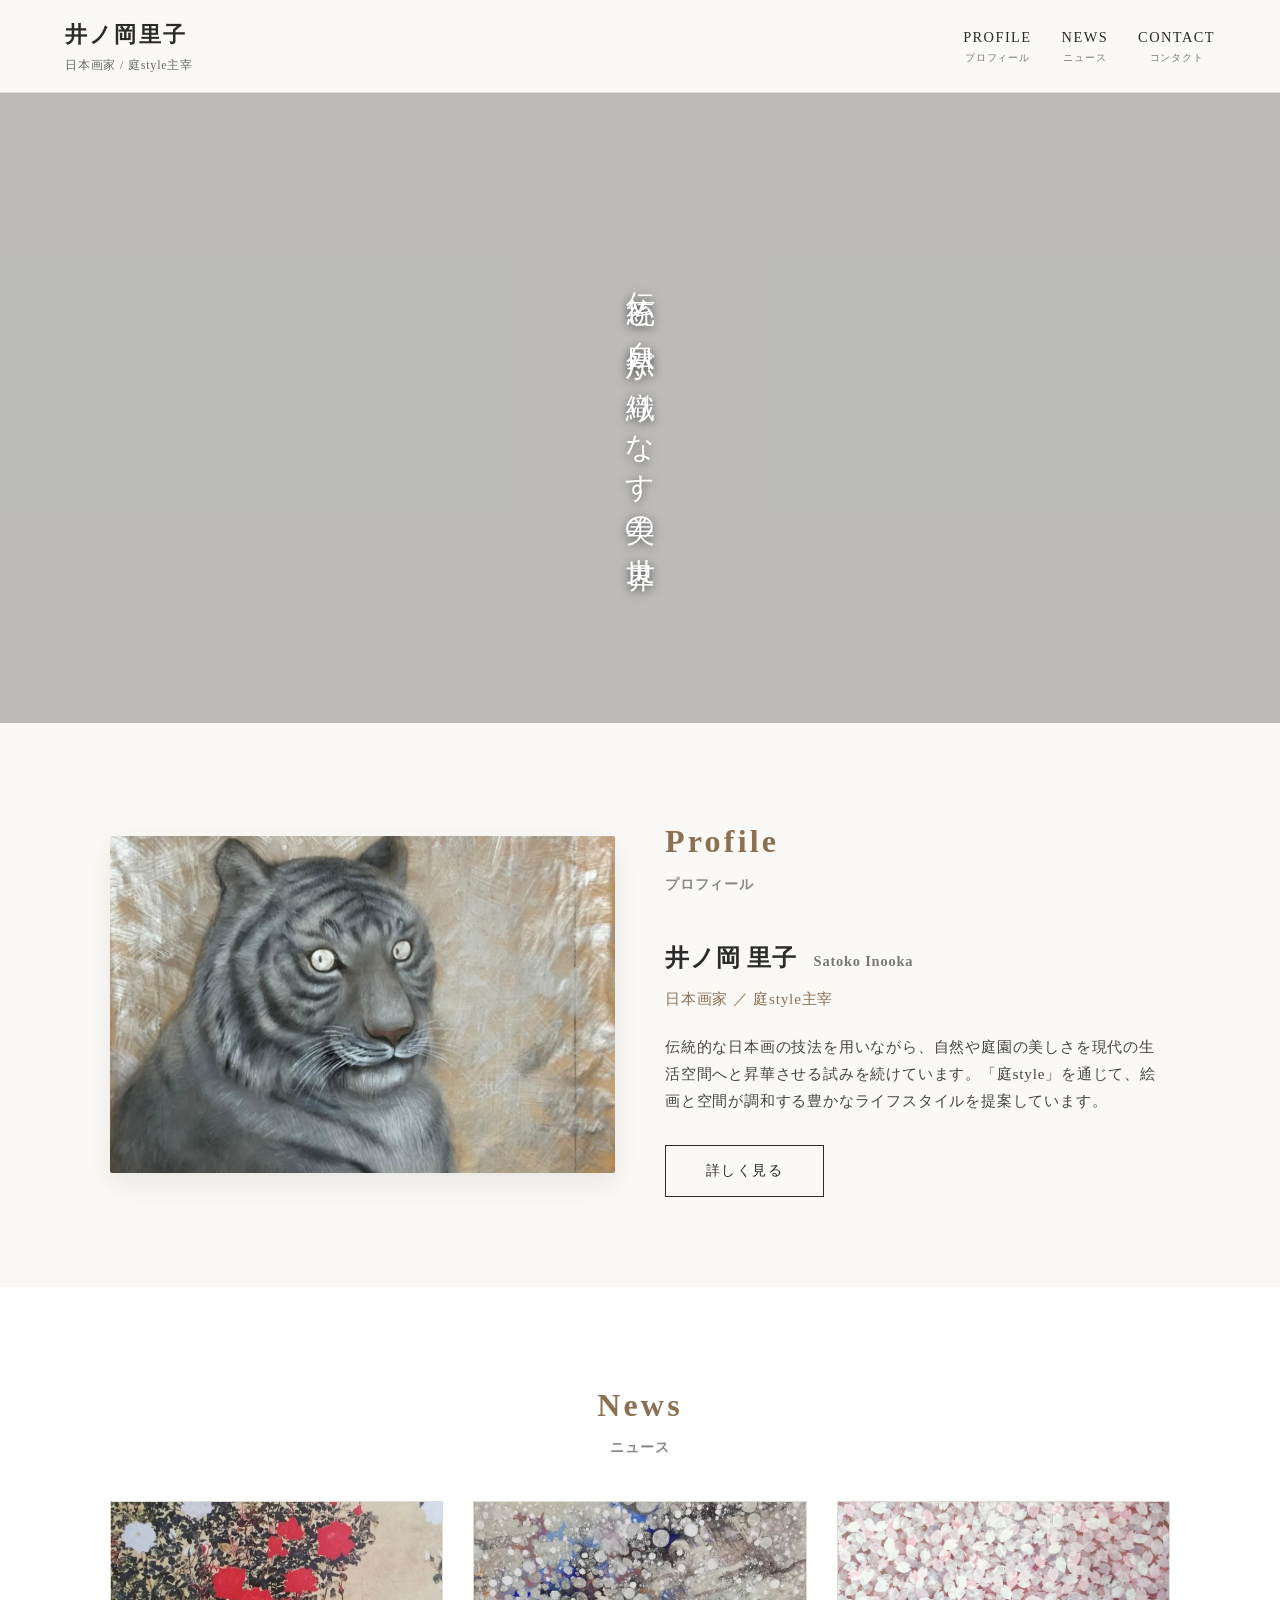
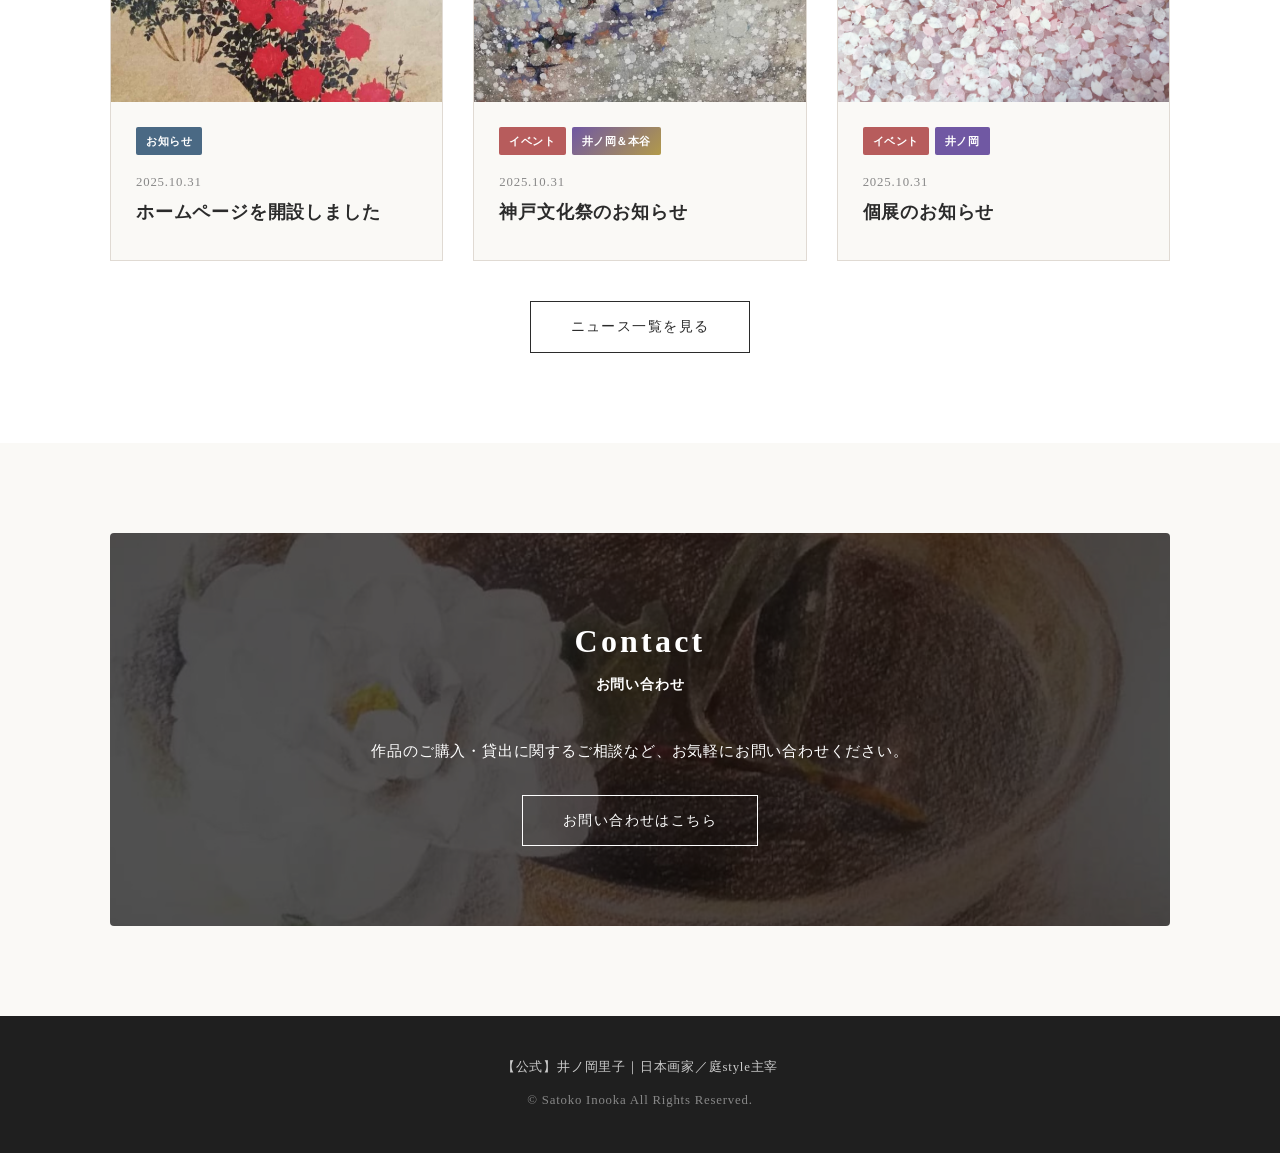
==== commit 99ee9530: "Update index.html" ====
--- a/index.html
+++ b/index.html
@@ -4,21 +4,13 @@
     <meta charset="UTF-8">
     <meta name="viewport" content="width=device-width, initial-scale=1.0">
     <title>【公式】井ノ岡里子｜日本画家／庭style主宰</title>
-
-    <!-- iOSお気に入り（ホーム画面追加）時のタイトル設定 -->
     <meta name="apple-mobile-web-app-title" content="井ノ岡里子">
     <meta name="application-name" content="井ノ岡里子">
-
-    <!-- ファビコン・Apple Touch Iconの設定 -->
     <link rel="icon" href="file/icon.jpg" type="image/jpeg">
     <link rel="apple-touch-icon" href="file/icon.jpg">
-
-    <!-- Google Fonts -->
     <link rel="preconnect" href="https://fonts.googleapis.com">
     <link rel="preconnect" href="https://fonts.gstatic.com" crossorigin>
     <link href="https://fonts.googleapis.com/css2?family=Shippori+Mincho:wght@400;600&family=Cinzel:wght@400;600&display=swap" rel="stylesheet">
-
-    <!-- 共通スタイルシート -->
     <link rel="stylesheet" href="style.css">
 </head>
 <body>
@@ -34,16 +26,15 @@
             </h1>
             <nav class="site-nav">
                 <ul>
-                    <li><a href="#profile"><span class="en">Profile</span><span class="ja">プロフィール</span></a></li>
-                    <li><a href="#news"><span class="en">News</span><span class="ja">ニュース</span></a></li>
-                    <li><a href="#topics"><span class="en">Topics</span><span class="ja">トピックス</span></a></li>
-                    <li><a href="#contact"><span class="en">Contact</span><span class="ja">コンタクト</span></a></li>
+                    <li><a href="profile.html"><span class="en">Profile</span><span class="ja">プロフィール</span></a></li>
+                    <li><a href="news.html"><span class="en">News</span><span class="ja">ニュース</span></a></li>
+                    <li><a href="contact.html"><span class="en">Contact</span><span class="ja">コンタクト</span></a></li>
                 </ul>
             </nav>
         </div>
     </header>
 
-    <!-- メインビジュアル（5枚のクロスフェードスライドショー） -->
+    <!-- メインビジュアル -->
     <section class="hero-section">
         <div class="hero-slideshow">
             <img src="file/1.jpg" alt="メインビジュアル 1">
@@ -58,11 +49,10 @@
     </section>
 
     <!-- プロフィール -->
-    <section id="profile" class="section profile-section">
+    <section class="section profile-section">
         <div class="container">
             <div class="profile-grid">
                 <div class="profile-thumb">
-                    <!-- ご要望通り file/3.jpg を使用 -->
                     <img src="file/3.jpg" alt="井ノ岡里子 プロフィール">
                 </div>
                 <div class="profile-content">
@@ -81,113 +71,78 @@
         </div>
     </section>
 
-    <!-- ニュース（画像なし・文字のみのリスト形式） -->
-    <section id="news" class="section news-section">
+    <!-- ニュース（画像ありカード形式） -->
+    <section class="section news-section" style="background-color: #fff;">
         <div class="container">
             <h2 class="section-title text-center">
                 <span class="en">News</span>
                 <span class="ja">ニュース</span>
             </h2>
-            <ul class="news-list">
-                <!-- 記事1（複数のタグをつける例） -->
-                <li class="news-item">
-                    <div class="news-meta">
-                        <time datetime="2026-09-01">2026.09.01</time>
-                        <div class="tags">
+            <div class="cards-grid">
+                
+                <!-- 記事1：ホームページ開設 -->
+                <article class="card">
+                    <div class="card-image">
+                        <img src="file/5.jpg" alt="ホームページ開設">
+                    </div>
+                    <div class="card-body">
+                        <div class="tags mb-2">
                             <span class="tag tag-notice">お知らせ</span>
+                        </div>
+                        <time datetime="2025-10-31">2025.10.31</time>
+                        <h3 class="card-title"><a href="#">ホームページを開設しました</a></h3>
+                    </div>
+                </article>
+
+                <!-- 記事2：神戸文化祭 -->
+                <article class="card">
+                    <div class="card-image">
+                        <img src="file/4.jpg" alt="神戸文化祭">
+                    </div>
+                    <div class="card-body">
+                        <div class="tags mb-2">
+                            <span class="tag tag-event">イベント</span>
+                            <span class="tag tag-both">井ノ岡＆本谷</span>
+                        </div>
+                        <time datetime="2025-10-31">2025.10.31</time>
+                        <h3 class="card-title"><a href="#">神戸文化祭のお知らせ</a></h3>
+                    </div>
+                </article>
+
+                <!-- 記事3：個展 -->
+                <article class="card">
+                    <div class="card-image">
+                        <img src="file/1.jpg" alt="個展">
+                    </div>
+                    <div class="card-body">
+                        <div class="tags mb-2">
+                            <span class="tag tag-event">イベント</span>
                             <span class="tag tag-inooka">井ノ岡</span>
                         </div>
+                        <time datetime="2025-10-31">2025.10.31</time>
+                        <h3 class="card-title"><a href="#">個展のお知らせ</a></h3>
                     </div>
-                    <h3 class="news-title"><a href="#">秋期 個展「庭と絵画の対話」開催のご案内</a></h3>
-                </li>
+                </article>
 
-                <!-- 記事2 -->
-                <li class="news-item">
-                    <div class="news-meta">
-                        <time datetime="2026-08-20">2026.08.20</time>
-                        <div class="tags">
-                            <span class="tag tag-both">井ノ岡＆本谷</span>
-                        </div>
-                    </div>
-                    <h3 class="news-title"><a href="#">合同アトリエ展示会の開催日程が決定しました</a></h3>
-                </li>
-
-                <!-- 記事3 -->
-                <li class="news-item">
-                    <div class="news-meta">
-                        <time datetime="2026-08-10">2026.08.10</time>
-                        <div class="tags">
-                            <span class="tag tag-event">イベント</span>
-                            <span class="tag tag-mototani">本谷</span>
-                        </div>
-                    </div>
-                    <h3 class="news-title"><a href="#">秋の庭園めぐりツアーのお知らせ</a></h3>
-                </li>
-            </ul>
+            </div>
             <div class="text-center mt-4">
                 <a href="news.html" class="btn">ニュース一覧を見る</a>
             </div>
         </div>
     </section>
 
-    <!-- トピックス（画像あり・カード形式） -->
-    <section id="topics" class="section topics-section" style="background-color: #fff;">
-        <div class="container">
-            <h2 class="section-title text-center">
-                <span class="en">Topics</span>
-                <span class="ja">トピックス</span>
-            </h2>
-            <div class="cards-grid">
-                <!-- トピックカード 1 -->
-                <article class="card">
-                    <div class="card-image">
-                        <img src="file/4.jpg" alt="庭styleワークショップ">
-                    </div>
-                    <div class="card-body">
-                        <div class="tags mb-2">
-                            <span class="tag tag-both">井ノ岡＆本谷</span>
-                            <span class="tag tag-event">イベント</span>
-                        </div>
-                        <time datetime="2026-08-15">2026.08.15</time>
-                        <h3 class="card-title"><a href="#">「庭style」空間コーディネートワークショップ</a></h3>
-                        <p class="card-text">日常に和の美を取り入れるための空間づくりに関する連載記事を更新しました。</p>
-                    </div>
-                </article>
-
-                <!-- トピックカード 2 -->
-                <article class="card">
-                    <div class="card-image">
-                        <img src="file/1.jpg" alt="メディア掲載">
-                    </div>
-                    <div class="card-body">
-                        <div class="tags mb-2">
-                            <span class="tag tag-notice">お知らせ</span>
-                            <span class="tag tag-other">その他</span>
-                        </div>
-                        <time datetime="2026-07-30">2026.07.30</time>
-                        <h3 class="card-title"><a href="#">美術誌「和の美」9月号に掲載されました</a></h3>
-                        <p class="card-text">巻頭特集にて、最近の活動や作品についてのインタビューが掲載されています。</p>
-                    </div>
-                </article>
-            </div>
-            <div class="text-center mt-4">
-                <a href="topics.html" class="btn">トピックス一覧を見る</a>
-            </div>
-        </div>
-    </section>
-
     <!-- コンタクト -->
-    <section id="contact" class="section contact-section">
+    <section class="section contact-section">
         <div class="container">
             <div class="contact-box">
-                <div class="contact-bg-image" style="background-image: url('file/5.jpg');"></div>
+                <div class="contact-bg-image" style="background-image: url('file/2.jpg');"></div>
                 <div class="contact-content">
                     <h2 class="section-title light">
                         <span class="en">Contact</span>
                         <span class="ja">お問い合わせ</span>
                     </h2>
                     <p class="contact-lead">
-                        作品のご購入・貸出に関するご相談、庭styleの空間プロデュースのご依頼など、<br>お気軽にお問い合わせください。
+                        作品のご購入・貸出に関するご相談など、お気軽にお問い合わせください。
                     </p>
                     <a href="contact.html" class="btn btn-light">お問い合わせはこちら</a>
                 </div>
--- a/style.css
+++ b/style.css
@@ -4,9 +4,9 @@
    1. 基本設定（変数の定義・リセット）
    ========================================================================== */
 :root {
-    --color-bg: #faf9f6;          /* 上品な生成り色 */
-    --color-text: #2b2b2b;        /* 墨色 */
-    --color-accent: #8c7051;      /* 落ち着いたゴールド・落ち着いた木調色 */
+    --color-bg: #faf9f6;          
+    --color-text: #2b2b2b;        
+    --color-accent: #8c7051;      
     --color-light: #ffffff;
     --color-border: #e0dad3;
     --font-serif: 'Shippori Mincho', 'Yu Mincho', "游明朝", serif;
@@ -48,20 +48,16 @@
     opacity: 0.7;
 }
 
-/* 共通コンテナ */
 .container {
     max-width: 1100px;
     margin: 0 auto;
     padding: 0 20px;
 }
 
-.text-center {
-    text-align: center;
-}
-
-.mt-4 {
-    margin-top: 2.5rem;
-}
+.text-center { text-align: center; }
+.mt-4 { margin-top: 2.5rem; }
+.mb-2 { margin-bottom: 1rem; }
+.mb-4 { margin-bottom: 2.5rem; }
 
 /* ==========================================================================
    2. ヘッダー
@@ -124,25 +120,46 @@
 }
 
 /* ==========================================================================
-   3. メインビジュアル（ヒーロー）
+   3. メインビジュアル（5枚クロスフェード）
    ========================================================================== */
 .hero-section {
     position: relative;
     width: 100%;
+    height: 70vh;
     max-height: 80vh;
     overflow: hidden;
 }
 
-.hero-image-wrapper {
-    position: relative;
+.hero-slideshow {
+    position: absolute;
+    inset: 0;
     width: 100%;
-    height: 70vh;
-}
-
-.hero-image {
+    height: 100%;
+}
+
+.hero-slideshow img {
+    position: absolute;
+    top: 0;
+    left: 0;
     width: 100%;
     height: 100%;
     object-fit: cover;
+    opacity: 0;
+    animation: fadeSlide 25s infinite;
+}
+
+.hero-slideshow img:nth-child(1) { animation-delay: 0s; }
+.hero-slideshow img:nth-child(2) { animation-delay: 5s; }
+.hero-slideshow img:nth-child(3) { animation-delay: 10s; }
+.hero-slideshow img:nth-child(4) { animation-delay: 15s; }
+.hero-slideshow img:nth-child(5) { animation-delay: 20s; }
+
+@keyframes fadeSlide {
+    0%   { opacity: 0; }
+    8%   { opacity: 1; }
+    20%  { opacity: 1; }
+    28%  { opacity: 0; }
+    100% { opacity: 0; }
 }
 
 .hero-overlay {
@@ -152,6 +169,7 @@
     display: flex;
     justify-content: center;
     align-items: center;
+    z-index: 10;
 }
 
 .hero-catch {
@@ -160,19 +178,35 @@
     letter-spacing: 0.2em;
     text-shadow: 0 2px 10px rgba(0,0,0,0.5);
     padding: 0 20px;
-    writing-mode: vertical-rl; /* 和風の縦書き演出 */
+    writing-mode: vertical-rl;
+}
+
+/* 下層ページ用ヘッダー */
+.page-header {
+    background-color: #1f1f1f;
+    color: var(--color-light);
+    padding: 60px 0;
+    text-align: center;
+}
+
+.page-header .en {
+    font-family: var(--font-en);
+    font-size: 2.5rem;
+    letter-spacing: 0.1em;
+    display: block;
+}
+
+.page-header .ja {
+    font-size: 0.9rem;
+    color: #aaa;
+    letter-spacing: 0.1em;
 }
 
 /* ==========================================================================
    4. 各セクション共通パーツ & ボタン
    ========================================================================== */
-.section {
-    padding: 90px 0;
-}
-
-.section-title {
-    margin-bottom: 40px;
-}
+.section { padding: 90px 0; }
+.section-title { margin-bottom: 40px; }
 
 .section-title .en {
     display: block;
@@ -203,6 +237,7 @@
     font-size: 0.9rem;
     letter-spacing: 0.1em;
     transition: all 0.3s ease;
+    cursor: pointer;
 }
 
 .btn:hover {
@@ -222,7 +257,7 @@
 }
 
 /* ==========================================================================
-   5. プロフィールセクション
+   5. プロフィール
    ========================================================================== */
 .profile-grid {
     display: grid;
@@ -261,7 +296,37 @@
 }
 
 /* ==========================================================================
-   6. ニュース & トピックス
+   6. タグデザイン（カラー設定）
+   ========================================================================== */
+.tags {
+    display: flex;
+    flex-wrap: wrap;
+    gap: 6px;
+}
+
+.tag {
+    font-size: 0.7rem;
+    padding: 4px 10px;
+    border-radius: 2px;
+    color: #fff;
+    font-weight: 600;
+    letter-spacing: 0.05em;
+}
+
+.tag-notice   { background-color: #4a6984; } /* お知らせ：青 */
+.tag-event    { background-color: #b75c5c; } /* イベント：赤 */
+.tag-inooka   { background-color: #7058a3; } /* 井ノ岡：紫（江戸紫） */
+.tag-mototani { background-color: #b29a4a; } /* 本谷：芥子色 */
+.tag-other    { background-color: #888888; } /* その他：グレー */
+
+/* 井ノ岡＆本谷：紫から芥子色へのグラデーション */
+.tag-both {
+    background: linear-gradient(135deg, #7058a3 0%, #b29a4a 100%);
+    color: #fff;
+}
+
+/* ==========================================================================
+   7. ニュース（画像ありカード形式）
    ========================================================================== */
 .cards-grid {
     display: grid;
@@ -270,7 +335,7 @@
 }
 
 .card {
-    background: var(--color-light);
+    background: var(--color-bg);
     border: 1px solid var(--color-border);
     overflow: hidden;
 }
@@ -295,28 +360,17 @@
     padding: 25px;
 }
 
-.card-tag {
-    display: inline-block;
-    padding: 2px 10px;
-    background-color: var(--color-accent);
-    color: var(--color-light);
-    font-size: 0.7rem;
-    font-family: var(--font-en);
-    margin-right: 10px;
-}
-
-.card-tag.tag-topics {
-    background-color: #5b7065; /* トピックス用の少し落ちついたグリーン */
-}
-
-time {
+.card-body time {
+    display: block;
     font-size: 0.8rem;
     color: #888;
+    margin-bottom: 5px;
+    font-family: var(--font-en);
 }
 
 .card-title {
     font-size: 1.1rem;
-    margin: 12px 0 10px;
+    margin: 0 0 10px;
     line-height: 1.5;
 }
 
@@ -326,7 +380,7 @@
 }
 
 /* ==========================================================================
-   7. コンタクトセクション
+   8. コンタクト & お問い合わせフォーム
    ========================================================================== */
 .contact-box {
     position: relative;
@@ -356,8 +410,44 @@
     font-size: 0.95rem;
 }
 
-/* ==========================================================================
-   8. フッター
+/* フォームのスタイル */
+.form-wrapper {
+    max-width: 700px;
+    margin: 0 auto;
+    background: var(--color-light);
+    padding: 50px;
+    border: 1px solid var(--color-border);
+}
+
+.form-group {
+    margin-bottom: 25px;
+    text-align: left;
+}
+
+.form-group label {
+    display: block;
+    margin-bottom: 8px;
+    font-size: 0.9rem;
+    font-weight: 600;
+}
+
+.form-group input,
+.form-group textarea {
+    width: 100%;
+    padding: 12px;
+    border: 1px solid #ccc;
+    border-radius: 2px;
+    font-family: var(--font-serif);
+    font-size: 1rem;
+}
+
+.form-group textarea {
+    height: 200px;
+    resize: vertical;
+}
+
+/* ==========================================================================
+   9. フッター
    ========================================================================== */
 .site-footer {
     background-color: #1f1f1f;
@@ -372,24 +462,26 @@
 }
 
 /* ==========================================================================
-   9. レスポンシブ対応（スマホ向け調整）
+   10. レスポンシブ対応（スマホ向け）
    ========================================================================== */
 @media (max-width: 768px) {
     .header-inner {
         flex-direction: column;
         gap: 15px;
     }
-
     .site-nav ul {
         gap: 15px;
+        flex-wrap: wrap;
+        justify-content: center;
     }
-
+    .hero-catch {
+        font-size: 1.3rem;
+    }
     .profile-grid {
         grid-template-columns: 1fr;
         gap: 30px;
     }
-
-    .hero-catch {
-        font-size: 1.3rem;
+    .form-wrapper {
+        padding: 30px 20px;
     }
 }
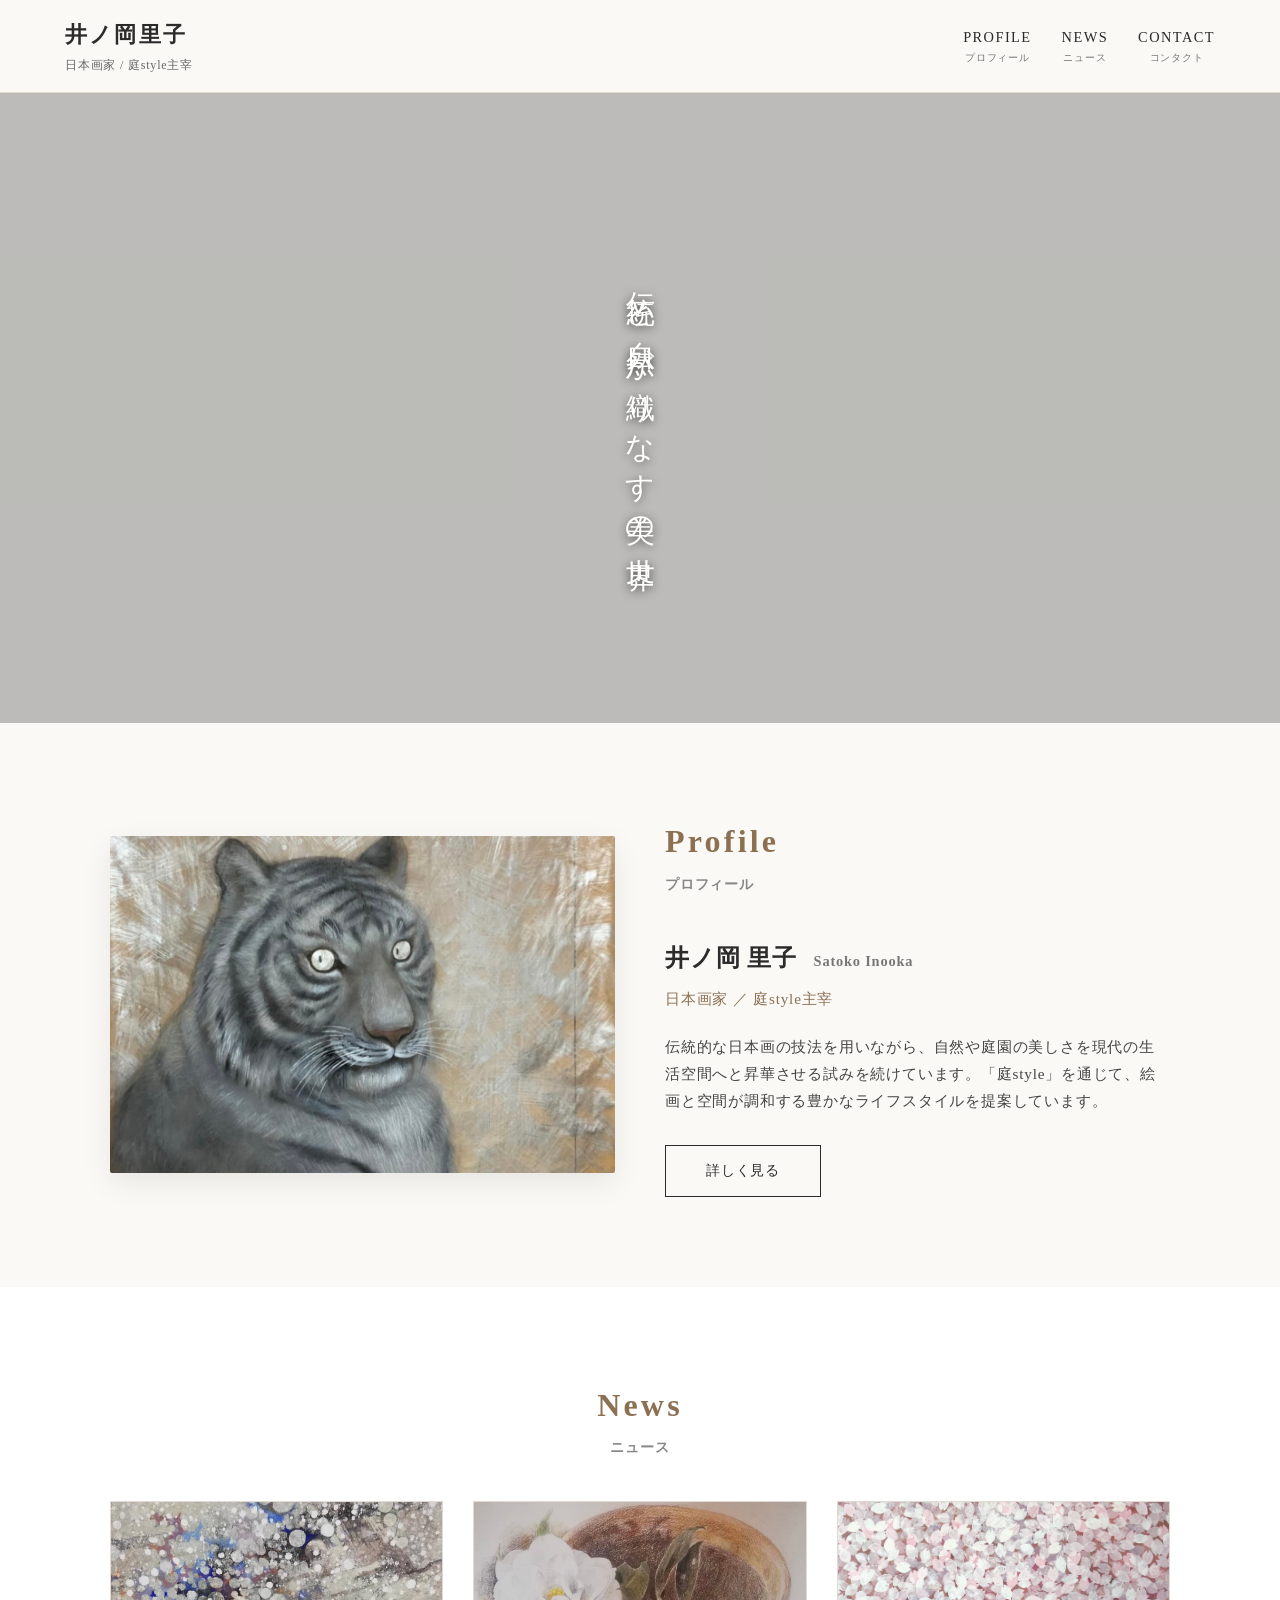
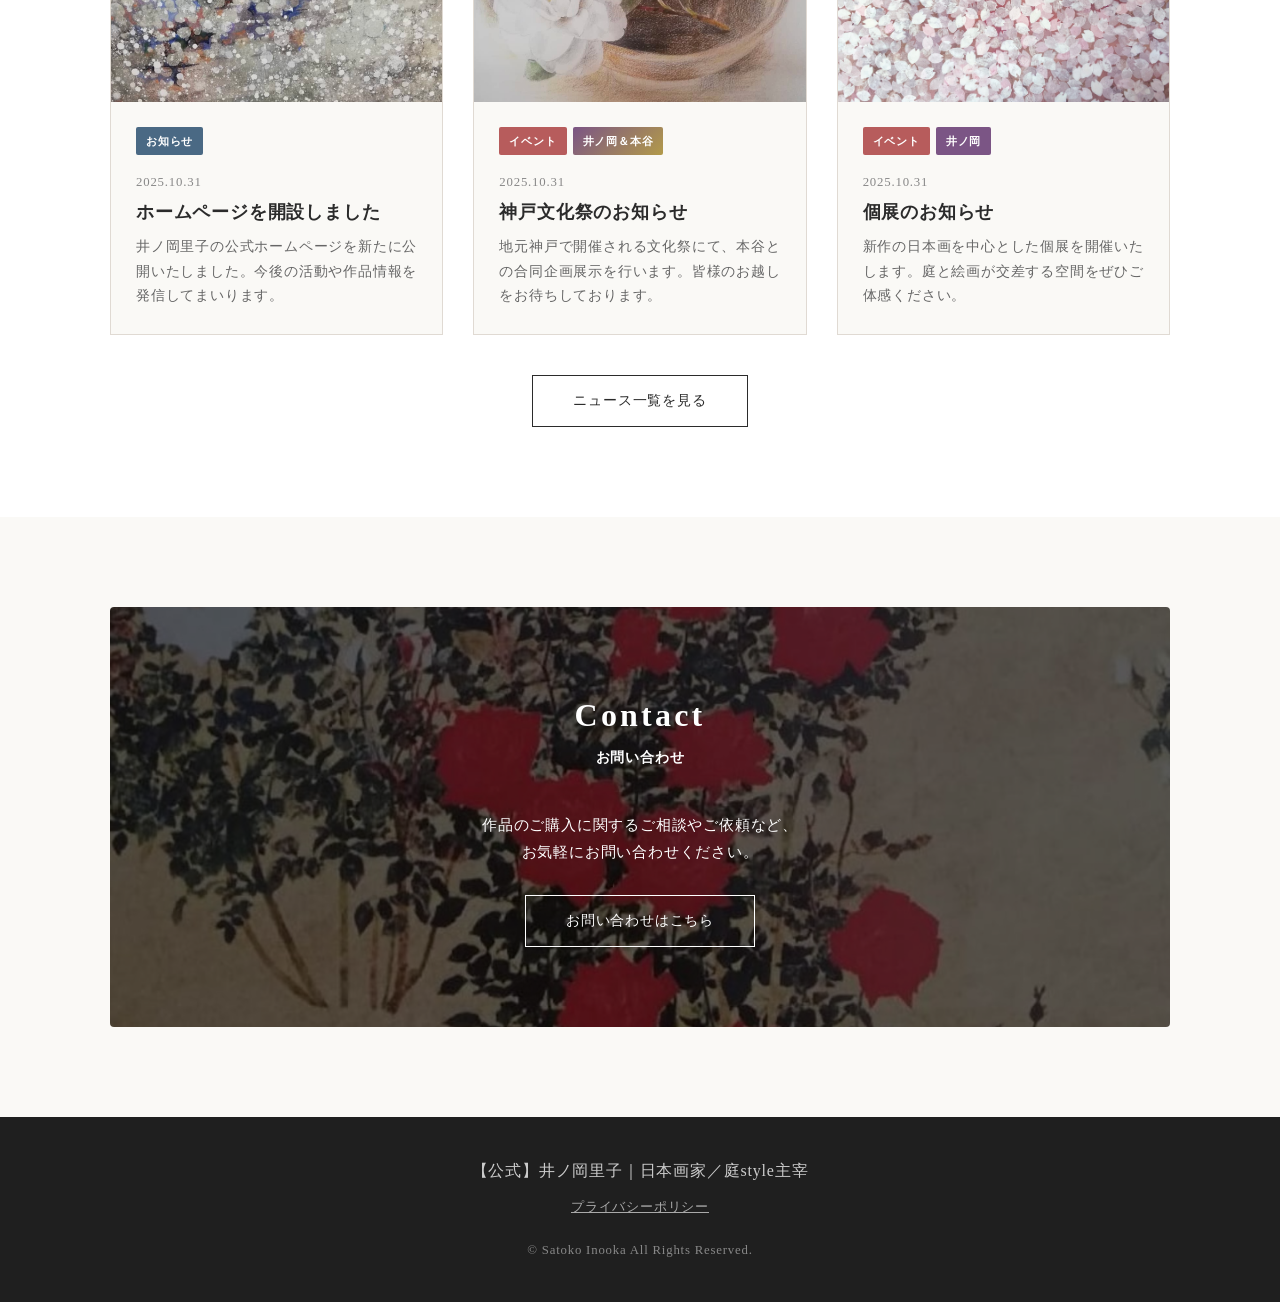
==== commit 0d285814: "Update index.html" ====
--- a/index.html
+++ b/index.html
@@ -26,34 +26,35 @@
             </h1>
             <nav class="site-nav">
                 <ul>
-                    <li><a href="profile.html"><span class="en">Profile</span><span class="ja">プロフィール</span></a></li>
-                    <li><a href="news.html"><span class="en">News</span><span class="ja">ニュース</span></a></li>
-                    <li><a href="contact.html"><span class="en">Contact</span><span class="ja">コンタクト</span></a></li>
+                    <!-- 各下層ページの index.html へリンク -->
+                    <li><a href="profile/index.html"><span class="en">Profile</span><span class="ja">プロフィール</span></a></li>
+                    <li><a href="news/index.html"><span class="en">News</span><span class="ja">ニュース</span></a></li>
+                    <li><a href="contact/index.html"><span class="en">Contact</span><span class="ja">コンタクト</span></a></li>
                 </ul>
             </nav>
         </div>
     </header>
 
-    <!-- メインビジュアル -->
+    <!-- 5枚クロスフェードメインビジュアル -->
     <section class="hero-section">
         <div class="hero-slideshow">
-            <img src="file/1.jpg" alt="メインビジュアル 1">
-            <img src="file/2.jpg" alt="メインビジュアル 2">
-            <img src="file/3.jpg" alt="メインビジュアル 3">
-            <img src="file/4.jpg" alt="メインビジュアル 4">
-            <img src="file/5.jpg" alt="メインビジュアル 5">
+            <img src="file/1.jpg" alt="作品1">
+            <img src="file/2.jpg" alt="作品2">
+            <img src="file/3.jpg" alt="作品3">
+            <img src="file/4.jpg" alt="作品4">
+            <img src="file/5.jpg" alt="作品5">
             <div class="hero-overlay">
                 <p class="hero-catch">伝統と自然が織りなす美の世界</p>
             </div>
         </div>
     </section>
 
-    <!-- プロフィール -->
+    <!-- プロフィール概要 -->
     <section class="section profile-section">
         <div class="container">
             <div class="profile-grid">
                 <div class="profile-thumb">
-                    <img src="file/3.jpg" alt="井ノ岡里子 プロフィール">
+                    <img src="file/3.jpg" alt="井ノ岡里子">
                 </div>
                 <div class="profile-content">
                     <h2 class="section-title">
@@ -65,13 +66,13 @@
                     <p class="profile-text">
                         伝統的な日本画の技法を用いながら、自然や庭園の美しさを現代の生活空間へと昇華させる試みを続けています。「庭style」を通じて、絵画と空間が調和する豊かなライフスタイルを提案しています。
                     </p>
-                    <a href="profile.html" class="btn">詳しく見る</a>
+                    <a href="profile/index.html" class="btn">詳しく見る</a>
                 </div>
             </div>
         </div>
     </section>
 
-    <!-- ニュース（画像ありカード形式） -->
+    <!-- ニュース（画像ありのカード形式） -->
     <section class="section news-section" style="background-color: #fff;">
         <div class="container">
             <h2 class="section-title text-center">
@@ -83,7 +84,7 @@
                 <!-- 記事1：ホームページ開設 -->
                 <article class="card">
                     <div class="card-image">
-                        <img src="file/5.jpg" alt="ホームページ開設">
+                        <img src="file/4.jpg" alt="ホームページ開設">
                     </div>
                     <div class="card-body">
                         <div class="tags mb-2">
@@ -91,13 +92,14 @@
                         </div>
                         <time datetime="2025-10-31">2025.10.31</time>
                         <h3 class="card-title"><a href="#">ホームページを開設しました</a></h3>
+                        <p class="card-text">井ノ岡里子の公式ホームページを新たに公開いたしました。今後の活動や作品情報を発信してまいります。</p>
                     </div>
                 </article>
 
                 <!-- 記事2：神戸文化祭 -->
                 <article class="card">
                     <div class="card-image">
-                        <img src="file/4.jpg" alt="神戸文化祭">
+                        <img src="file/2.jpg" alt="神戸文化祭">
                     </div>
                     <div class="card-body">
                         <div class="tags mb-2">
@@ -106,13 +108,14 @@
                         </div>
                         <time datetime="2025-10-31">2025.10.31</time>
                         <h3 class="card-title"><a href="#">神戸文化祭のお知らせ</a></h3>
+                        <p class="card-text">地元神戸で開催される文化祭にて、本谷との合同企画展示を行います。皆様のお越しをお待ちしております。</p>
                     </div>
                 </article>
 
-                <!-- 記事3：個展 -->
+                <!-- 記事3：個展のお知らせ -->
                 <article class="card">
                     <div class="card-image">
-                        <img src="file/1.jpg" alt="個展">
+                        <img src="file/1.jpg" alt="個展のお知らせ">
                     </div>
                     <div class="card-body">
                         <div class="tags mb-2">
@@ -121,30 +124,29 @@
                         </div>
                         <time datetime="2025-10-31">2025.10.31</time>
                         <h3 class="card-title"><a href="#">個展のお知らせ</a></h3>
+                        <p class="card-text">新作の日本画を中心とした個展を開催いたします。庭と絵画が交差する空間をぜひご体感ください。</p>
                     </div>
                 </article>
 
             </div>
             <div class="text-center mt-4">
-                <a href="news.html" class="btn">ニュース一覧を見る</a>
+                <a href="news/index.html" class="btn">ニュース一覧を見る</a>
             </div>
         </div>
     </section>
 
-    <!-- コンタクト -->
+    <!-- コンタクト概要 -->
     <section class="section contact-section">
         <div class="container">
             <div class="contact-box">
-                <div class="contact-bg-image" style="background-image: url('file/2.jpg');"></div>
+                <div class="contact-bg-image" style="background-image: url('file/5.jpg');"></div>
                 <div class="contact-content">
                     <h2 class="section-title light">
                         <span class="en">Contact</span>
                         <span class="ja">お問い合わせ</span>
                     </h2>
-                    <p class="contact-lead">
-                        作品のご購入・貸出に関するご相談など、お気軽にお問い合わせください。
-                    </p>
-                    <a href="contact.html" class="btn btn-light">お問い合わせはこちら</a>
+                    <p class="contact-lead">作品のご購入に関するご相談やご依頼など、<br>お気軽にお問い合わせください。</p>
+                    <a href="contact/index.html" class="btn btn-light">お問い合わせはこちら</a>
                 </div>
             </div>
         </div>
@@ -154,6 +156,10 @@
     <footer class="site-footer">
         <div class="container text-center">
             <p class="footer-title">【公式】井ノ岡里子｜日本画家／庭style主宰</p>
+            <ul class="footer-links">
+                <!-- プライバシーポリシーへのリンク（ダミーとして # を指定） -->
+                <li><a href="#">プライバシーポリシー</a></li>
+            </ul>
             <p class="copyright">&copy; Satoko Inooka All Rights Reserved.</p>
         </div>
     </footer>
--- a/style.css
+++ b/style.css
@@ -1,7 +1,7 @@
 @charset "UTF-8";
 
 /* ==========================================================================
-   1. 基本設定（変数の定義・リセット）
+   1. 基本設定
    ========================================================================== */
 :root {
     --color-bg: #faf9f6;          
@@ -13,15 +13,8 @@
     --font-en: 'Cinzel', serif;
 }
 
-* {
-    box-sizing: border-box;
-    margin: 0;
-    padding: 0;
-}
-
-html {
-    scroll-behavior: smooth;
-}
+* { box-sizing: border-box; margin: 0; padding: 0; }
+html { scroll-behavior: smooth; }
 
 body {
     background-color: var(--color-bg);
@@ -32,32 +25,15 @@
     -webkit-font-smoothing: antialiased;
 }
 
-img {
-    max-width: 100%;
-    height: auto;
-    vertical-align: bottom;
-}
+img { max-width: 100%; height: auto; vertical-align: bottom; }
+a { color: inherit; text-decoration: none; transition: opacity 0.3s ease; }
+a:hover { opacity: 0.7; }
+li { list-style: none; }
 
-a {
-    color: inherit;
-    text-decoration: none;
-    transition: opacity 0.3s ease;
-}
-
-a:hover {
-    opacity: 0.7;
-}
-
-.container {
-    max-width: 1100px;
-    margin: 0 auto;
-    padding: 0 20px;
-}
-
+.container { max-width: 1100px; margin: 0 auto; padding: 0 20px; }
 .text-center { text-align: center; }
 .mt-4 { margin-top: 2.5rem; }
 .mb-2 { margin-bottom: 1rem; }
-.mb-4 { margin-bottom: 2.5rem; }
 
 /* ==========================================================================
    2. ヘッダー
@@ -80,74 +56,23 @@
     align-items: center;
 }
 
-.site-title .main-name {
-    display: block;
-    font-size: 1.4rem;
-    font-weight: 600;
-    letter-spacing: 0.1em;
-}
+.site-title .main-name { display: block; font-size: 1.4rem; font-weight: 600; letter-spacing: 0.1em; }
+.site-title .sub-title { display: block; font-size: 0.75rem; color: #666; font-weight: normal; }
 
-.site-title .sub-title {
-    display: block;
-    font-size: 0.75rem;
-    color: #666;
-    font-weight: normal;
-}
-
-.site-nav ul {
-    display: flex;
-    list-style: none;
-    gap: 30px;
-}
-
-.site-nav a {
-    display: flex;
-    flex-direction: column;
-    align-items: center;
-}
-
-.site-nav .en {
-    font-family: var(--font-en);
-    font-size: 0.9rem;
-    letter-spacing: 0.1em;
-    text-transform: uppercase;
-}
-
-.site-nav .ja {
-    font-size: 0.65rem;
-    color: #777;
-    margin-top: -2px;
-}
+.site-nav ul { display: flex; gap: 30px; }
+.site-nav a { display: flex; flex-direction: column; align-items: center; }
+.site-nav .en { font-family: var(--font-en); font-size: 0.9rem; letter-spacing: 0.1em; text-transform: uppercase; }
+.site-nav .ja { font-size: 0.65rem; color: #777; margin-top: -2px; }
 
 /* ==========================================================================
-   3. メインビジュアル（5枚クロスフェード）
+   3. メインビジュアル（トップページのみ・クロスフェード）
    ========================================================================== */
-.hero-section {
-    position: relative;
-    width: 100%;
-    height: 70vh;
-    max-height: 80vh;
-    overflow: hidden;
+.hero-section { position: relative; width: 100%; height: 70vh; max-height: 80vh; overflow: hidden; }
+.hero-slideshow { position: absolute; inset: 0; width: 100%; height: 100%; }
+.hero-slideshow img {
+    position: absolute; top: 0; left: 0; width: 100%; height: 100%;
+    object-fit: cover; opacity: 0; animation: fadeSlide 25s infinite;
 }
-
-.hero-slideshow {
-    position: absolute;
-    inset: 0;
-    width: 100%;
-    height: 100%;
-}
-
-.hero-slideshow img {
-    position: absolute;
-    top: 0;
-    left: 0;
-    width: 100%;
-    height: 100%;
-    object-fit: cover;
-    opacity: 0;
-    animation: fadeSlide 25s infinite;
-}
-
 .hero-slideshow img:nth-child(1) { animation-delay: 0s; }
 .hero-slideshow img:nth-child(2) { animation-delay: 5s; }
 .hero-slideshow img:nth-child(3) { animation-delay: 10s; }
@@ -156,332 +81,110 @@
 
 @keyframes fadeSlide {
     0%   { opacity: 0; }
-    8%   { opacity: 1; }
-    20%  { opacity: 1; }
-    28%  { opacity: 0; }
+    8%   { opacity: 1; } 
+    20%  { opacity: 1; } 
+    28%  { opacity: 0; } 
     100% { opacity: 0; }
 }
 
 .hero-overlay {
-    position: absolute;
-    inset: 0;
-    background: rgba(0, 0, 0, 0.25);
-    display: flex;
-    justify-content: center;
-    align-items: center;
-    z-index: 10;
+    position: absolute; inset: 0; background: rgba(0, 0, 0, 0.25);
+    display: flex; justify-content: center; align-items: center; z-index: 10;
 }
-
 .hero-catch {
-    color: var(--color-light);
-    font-size: 1.8rem;
-    letter-spacing: 0.2em;
-    text-shadow: 0 2px 10px rgba(0,0,0,0.5);
-    padding: 0 20px;
-    writing-mode: vertical-rl;
-}
-
-/* 下層ページ用ヘッダー */
-.page-header {
-    background-color: #1f1f1f;
-    color: var(--color-light);
-    padding: 60px 0;
-    text-align: center;
-}
-
-.page-header .en {
-    font-family: var(--font-en);
-    font-size: 2.5rem;
-    letter-spacing: 0.1em;
-    display: block;
-}
-
-.page-header .ja {
-    font-size: 0.9rem;
-    color: #aaa;
-    letter-spacing: 0.1em;
+    color: var(--color-light); font-size: 1.8rem; letter-spacing: 0.2em;
+    text-shadow: 0 2px 10px rgba(0,0,0,0.5); padding: 0 20px; writing-mode: vertical-rl;
 }
 
 /* ==========================================================================
-   4. 各セクション共通パーツ & ボタン
+   4. セクション共通・下層ページヘッダー
    ========================================================================== */
 .section { padding: 90px 0; }
 .section-title { margin-bottom: 40px; }
+.section-title .en { display: block; font-family: var(--font-en); font-size: 2rem; color: var(--color-accent); letter-spacing: 0.1em; }
+.section-title .ja { display: block; font-size: 0.85rem; color: #888; margin-top: 2px; }
+.section-title.light .en, .section-title.light .ja { color: var(--color-light); }
 
-.section-title .en {
-    display: block;
-    font-family: var(--font-en);
-    font-size: 2rem;
-    color: var(--color-accent);
-    letter-spacing: 0.1em;
-}
-
-.section-title .ja {
-    display: block;
-    font-size: 0.85rem;
-    color: #888;
-    margin-top: 2px;
-}
-
-.section-title.light .en,
-.section-title.light .ja {
-    color: var(--color-light);
-}
+.page-header { padding: 80px 0 40px; text-align: center; }
+.page-title { font-family: var(--font-en); font-size: 2.5rem; color: var(--color-text); letter-spacing: 0.1em; }
+.page-subtitle { font-size: 0.9rem; color: #888; }
 
 .btn {
-    display: inline-block;
-    padding: 12px 40px;
-    border: 1px solid var(--color-text);
-    color: var(--color-text);
-    background: transparent;
-    font-size: 0.9rem;
-    letter-spacing: 0.1em;
-    transition: all 0.3s ease;
-    cursor: pointer;
+    display: inline-block; padding: 12px 40px; border: 1px solid var(--color-text);
+    color: var(--color-text); background: transparent; font-size: 0.9rem; transition: all 0.3s ease;
 }
-
-.btn:hover {
-    background-color: var(--color-text);
-    color: var(--color-light);
-    opacity: 1;
-}
-
-.btn-light {
-    border-color: var(--color-light);
-    color: var(--color-light);
-}
-
-.btn-light:hover {
-    background-color: var(--color-light);
-    color: var(--color-text);
-}
+.btn:hover { background-color: var(--color-text); color: var(--color-light); opacity: 1; }
+.btn-light { border-color: var(--color-light); color: var(--color-light); }
+.btn-light:hover { background-color: var(--color-light); color: var(--color-text); }
 
 /* ==========================================================================
    5. プロフィール
    ========================================================================== */
-.profile-grid {
-    display: grid;
-    grid-template-columns: 1fr 1fr;
-    gap: 50px;
-    align-items: center;
-}
-
-.profile-thumb img {
-    border-radius: 2px;
-    box-shadow: 0 10px 30px rgba(0,0,0,0.08);
-}
-
-.profile-name {
-    font-size: 1.5rem;
-    margin-bottom: 5px;
-}
-
-.profile-title-sub {
-    font-family: var(--font-en);
-    font-size: 0.9rem;
-    color: #777;
-    margin-left: 10px;
-}
-
-.profile-lead {
-    color: var(--color-accent);
-    font-size: 0.95rem;
-    margin-bottom: 20px;
-}
-
-.profile-text {
-    margin-bottom: 30px;
-    font-size: 0.95rem;
-    color: #444;
-}
+.profile-grid { display: grid; grid-template-columns: 1fr 1fr; gap: 50px; align-items: center; }
+.profile-thumb img { border-radius: 2px; box-shadow: 0 10px 30px rgba(0,0,0,0.08); }
+.profile-name { font-size: 1.5rem; margin-bottom: 5px; }
+.profile-title-sub { font-family: var(--font-en); font-size: 0.9rem; color: #777; margin-left: 10px; }
+.profile-lead { color: var(--color-accent); font-size: 0.95rem; margin-bottom: 20px; }
+.profile-text { margin-bottom: 30px; font-size: 0.95rem; color: #444; }
 
 /* ==========================================================================
-   6. タグデザイン（カラー設定）
+   6. タグデザイン（指定色対応）
    ========================================================================== */
-.tags {
-    display: flex;
-    flex-wrap: wrap;
-    gap: 6px;
-}
+.tags { display: flex; flex-wrap: wrap; gap: 6px; }
+.tag { font-size: 0.7rem; padding: 4px 10px; border-radius: 2px; color: #fff; font-weight: 600; }
 
-.tag {
-    font-size: 0.7rem;
-    padding: 4px 10px;
-    border-radius: 2px;
-    color: #fff;
-    font-weight: 600;
-    letter-spacing: 0.05em;
-}
-
-.tag-notice   { background-color: #4a6984; } /* お知らせ：青 */
+.tag-notice   { background-color: #4a6984; } /* お知らせ：渋い青 */
 .tag-event    { background-color: #b75c5c; } /* イベント：赤 */
-.tag-inooka   { background-color: #7058a3; } /* 井ノ岡：紫（江戸紫） */
+.tag-inooka   { background-color: #7b5585; } /* 井ノ岡：紫（変更） */
 .tag-mototani { background-color: #b29a4a; } /* 本谷：芥子色 */
 .tag-other    { background-color: #888888; } /* その他：グレー */
 
-/* 井ノ岡＆本谷：紫から芥子色へのグラデーション */
-.tag-both {
-    background: linear-gradient(135deg, #7058a3 0%, #b29a4a 100%);
-    color: #fff;
-}
+/* 井ノ岡＆本谷：紫 から 芥子色 へのグラデーション */
+.tag-both { background: linear-gradient(135deg, #7b5585 0%, #b29a4a 100%); color: #fff; }
 
 /* ==========================================================================
-   7. ニュース（画像ありカード形式）
+   7. ニュース（画像あり・旧トピックス型）
    ========================================================================== */
-.cards-grid {
-    display: grid;
-    grid-template-columns: repeat(auto-fit, minmax(300px, 1fr));
-    gap: 30px;
-}
-
-.card {
-    background: var(--color-bg);
-    border: 1px solid var(--color-border);
-    overflow: hidden;
-}
-
-.card-image {
-    height: 200px;
-    overflow: hidden;
-}
-
-.card-image img {
-    width: 100%;
-    height: 100%;
-    object-fit: cover;
-    transition: transform 0.5s ease;
-}
-
-.card:hover .card-image img {
-    transform: scale(1.05);
-}
-
-.card-body {
-    padding: 25px;
-}
-
-.card-body time {
-    display: block;
-    font-size: 0.8rem;
-    color: #888;
-    margin-bottom: 5px;
-    font-family: var(--font-en);
-}
-
-.card-title {
-    font-size: 1.1rem;
-    margin: 0 0 10px;
-    line-height: 1.5;
-}
-
-.card-text {
-    font-size: 0.85rem;
-    color: #666;
-}
+.cards-grid { display: grid; grid-template-columns: repeat(auto-fit, minmax(300px, 1fr)); gap: 30px; }
+.card { background: var(--color-bg); border: 1px solid var(--color-border); overflow: hidden; }
+.card-image { height: 200px; overflow: hidden; }
+.card-image img { width: 100%; height: 100%; object-fit: cover; transition: transform 0.5s ease; }
+.card:hover .card-image img { transform: scale(1.05); }
+.card-body { padding: 25px; }
+.card-body time { display: block; font-size: 0.8rem; color: #888; margin-bottom: 5px; }
+.card-title { font-size: 1.1rem; margin: 0 0 10px; line-height: 1.5; }
+.card-text { font-size: 0.85rem; color: #666; }
 
 /* ==========================================================================
-   8. コンタクト & お問い合わせフォーム
+   8. コンタクト
    ========================================================================== */
-.contact-box {
-    position: relative;
-    padding: 80px 40px;
-    text-align: center;
-    border-radius: 4px;
-    overflow: hidden;
-}
+.contact-box { position: relative; padding: 80px 40px; text-align: center; border-radius: 4px; overflow: hidden; }
+.contact-bg-image { position: absolute; inset: 0; background-size: cover; background-position: center; filter: brightness(0.4); z-index: 1; }
+.contact-content { position: relative; z-index: 2; color: var(--color-light); }
+.contact-lead { margin-bottom: 30px; font-size: 0.95rem; }
 
-.contact-bg-image {
-    position: absolute;
-    inset: 0;
-    background-size: cover;
-    background-position: center;
-    filter: brightness(0.4);
-    z-index: 1;
-}
-
-.contact-content {
-    position: relative;
-    z-index: 2;
-    color: var(--color-light);
-}
-
-.contact-lead {
-    margin-bottom: 30px;
-    font-size: 0.95rem;
-}
-
-/* フォームのスタイル */
-.form-wrapper {
-    max-width: 700px;
-    margin: 0 auto;
-    background: var(--color-light);
-    padding: 50px;
-    border: 1px solid var(--color-border);
-}
-
-.form-group {
-    margin-bottom: 25px;
-    text-align: left;
-}
-
-.form-group label {
-    display: block;
-    margin-bottom: 8px;
-    font-size: 0.9rem;
-    font-weight: 600;
-}
-
-.form-group input,
-.form-group textarea {
-    width: 100%;
-    padding: 12px;
-    border: 1px solid #ccc;
-    border-radius: 2px;
-    font-family: var(--font-serif);
-    font-size: 1rem;
-}
-
-.form-group textarea {
-    height: 200px;
-    resize: vertical;
-}
+/* フォーム部品（コンタクトページ用） */
+.contact-form { max-width: 600px; margin: 0 auto; background: #fff; padding: 40px; border: 1px solid var(--color-border); }
+.form-group { margin-bottom: 25px; text-align: left; }
+.form-group label { display: block; margin-bottom: 8px; font-size: 0.9rem; font-weight: 600; }
+.form-group input, .form-group textarea { width: 100%; padding: 12px; border: 1px solid #ccc; font-family: inherit; font-size: 1rem; }
+.form-group textarea { height: 150px; resize: vertical; }
 
 /* ==========================================================================
    9. フッター
    ========================================================================== */
-.site-footer {
-    background-color: #1f1f1f;
-    color: #888;
-    padding: 40px 0;
-    font-size: 0.8rem;
-}
-
-.footer-title {
-    color: #ccc;
-    margin-bottom: 10px;
-}
+.site-footer { background-color: #1f1f1f; color: #888; padding: 40px 0; font-size: 0.8rem; }
+.footer-title { color: #ccc; margin-bottom: 10px; font-size: 1rem; }
+.footer-links { display: flex; justify-content: center; gap: 20px; margin-bottom: 20px; }
+.footer-links a { color: #aaa; text-decoration: underline; }
 
 /* ==========================================================================
-   10. レスポンシブ対応（スマホ向け）
+   10. レスポンシブ対応
    ========================================================================== */
 @media (max-width: 768px) {
-    .header-inner {
-        flex-direction: column;
-        gap: 15px;
-    }
-    .site-nav ul {
-        gap: 15px;
-        flex-wrap: wrap;
-        justify-content: center;
-    }
-    .hero-catch {
-        font-size: 1.3rem;
-    }
-    .profile-grid {
-        grid-template-columns: 1fr;
-        gap: 30px;
-    }
-    .form-wrapper {
-        padding: 30px 20px;
-    }
+    .header-inner { flex-direction: column; gap: 15px; }
+    .site-nav ul { gap: 15px; flex-wrap: wrap; justify-content: center; }
+    .hero-catch { font-size: 1.3rem; }
+    .profile-grid { grid-template-columns: 1fr; gap: 30px; }
+    .contact-form { padding: 20px; }
 }
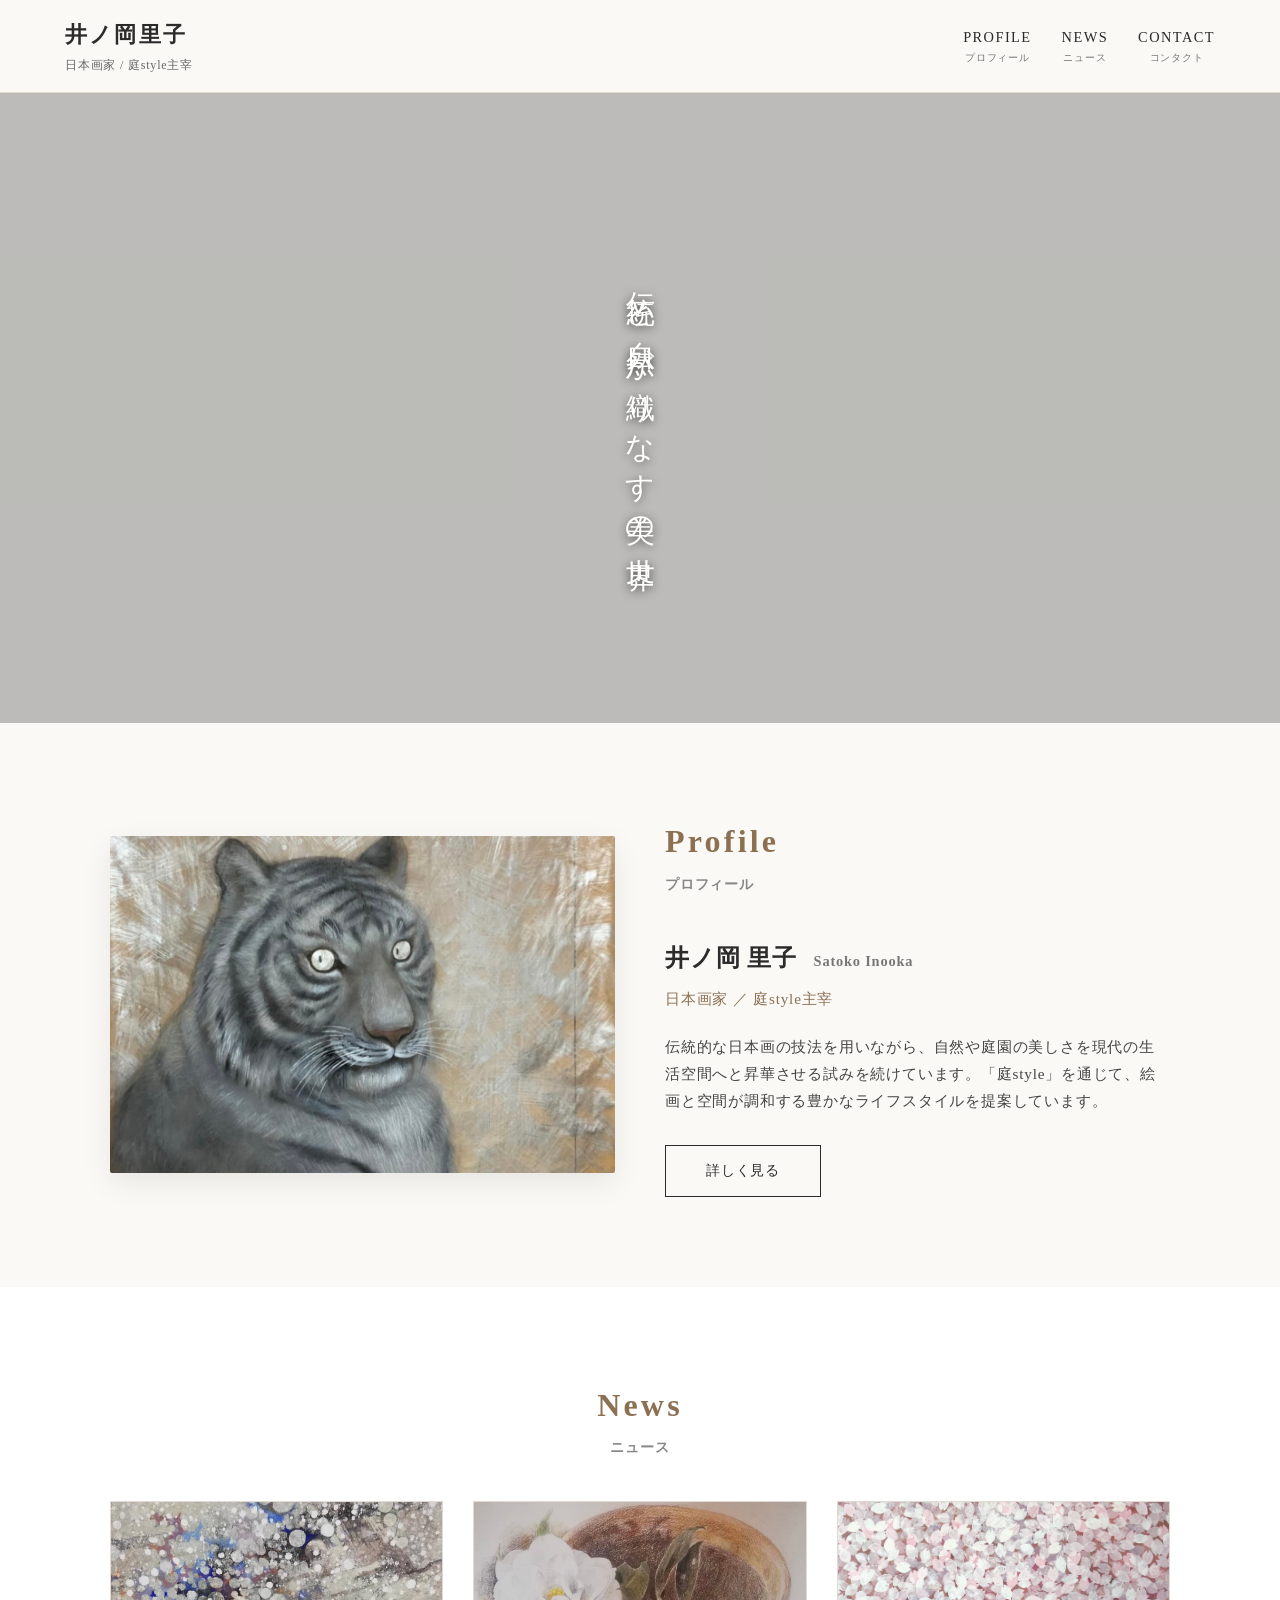
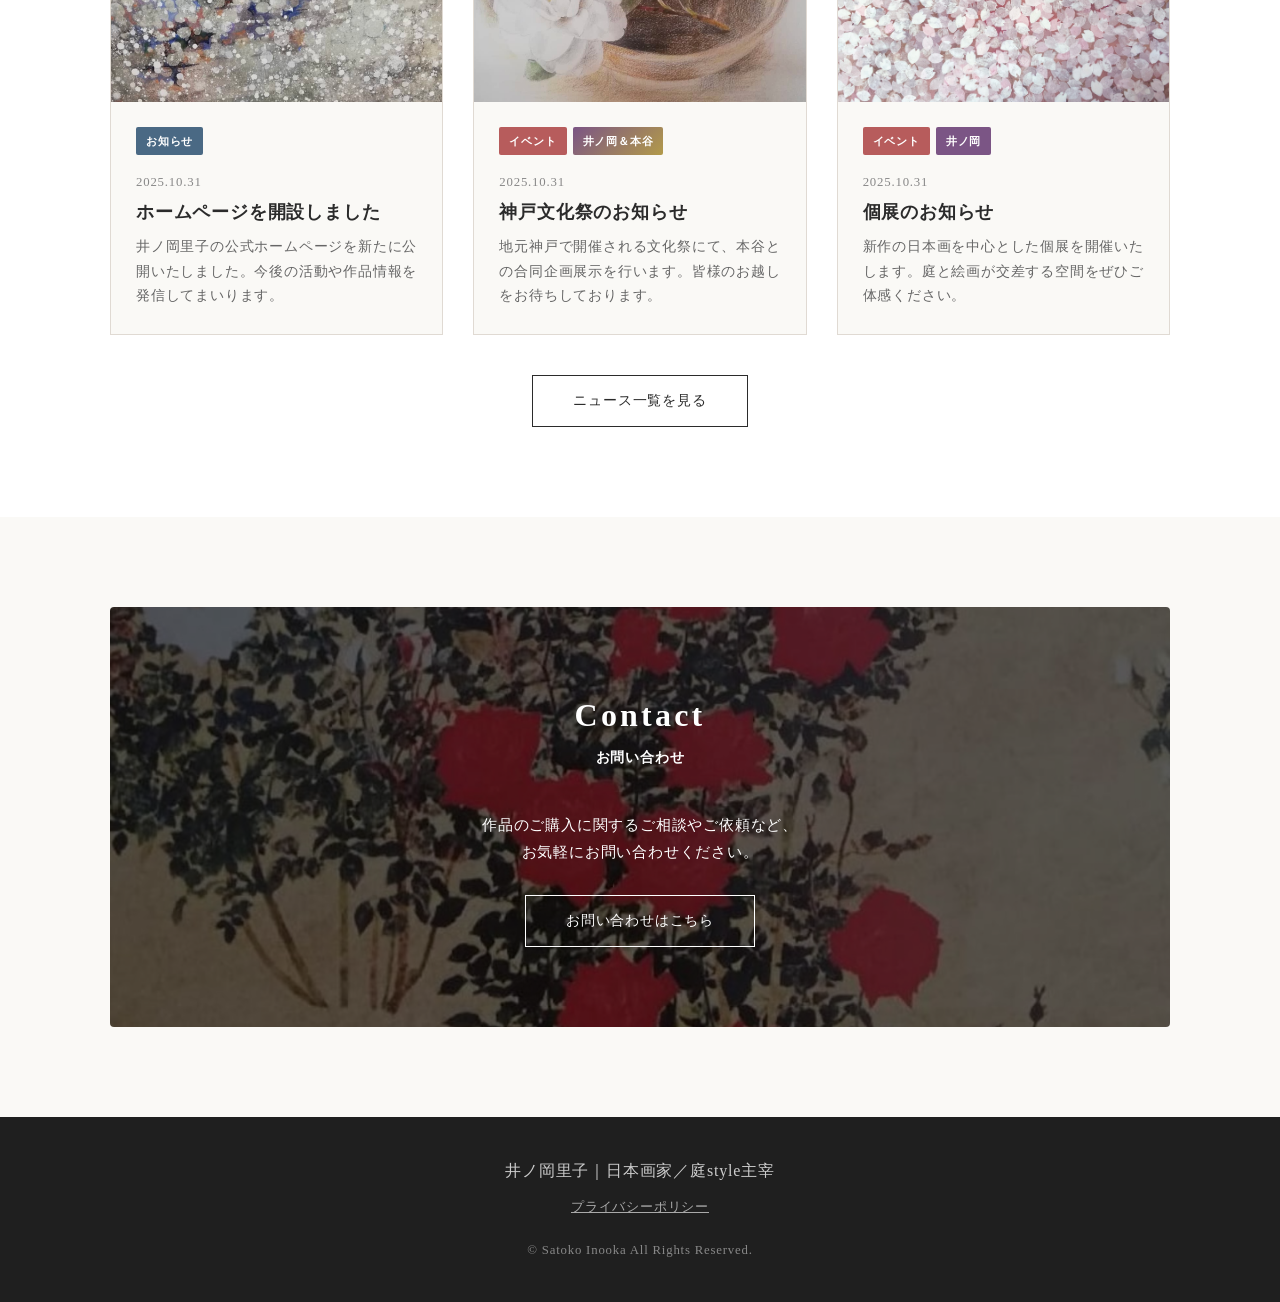
==== commit e333d7b3: "Update index.html" ====
--- a/index.html
+++ b/index.html
@@ -3,7 +3,21 @@
 <head>
     <meta charset="UTF-8">
     <meta name="viewport" content="width=device-width, initial-scale=1.0">
+    <!-- Google Search Console 所有権確認タグ（ここに追加しました） -->
+    <meta name="google-site-verification" content="gTOQk7kxPzrrC0C11B90UeksSDXL3CY_7OJjXzZAPqI" />
     <title>【公式】井ノ岡里子｜日本画家／庭style主宰</title>
+
+    <!-- Google検索の「サイト名」を正しく表示させるための設定（ここに追加しました） -->
+    <meta property="og:site_name" content="井ノ岡里子" />
+    <script type="application/ld+json">
+    {
+      "@context": "https://schema.org",
+      "@type": "WebSite",
+      "name": "井ノ岡里子",
+      "url": "https://inooka-satoko.github.io/"
+    }
+    </script>
+
     <meta name="apple-mobile-web-app-title" content="井ノ岡里子">
     <meta name="application-name" content="井ノ岡里子">
     <link rel="icon" href="file/icon.jpg" type="image/jpeg">
@@ -35,7 +49,7 @@
         </div>
     </header>
 
-    <!-- 5枚クロスフェードメインビジュアル -->
+
     <section class="hero-section">
         <div class="hero-slideshow">
             <img src="file/1.jpg" alt="作品1">
@@ -49,7 +63,7 @@
         </div>
     </section>
 
-    <!-- プロフィール概要 -->
+    <!-- プロフィール -->
     <section class="section profile-section">
         <div class="container">
             <div class="profile-grid">
@@ -72,7 +86,7 @@
         </div>
     </section>
 
-    <!-- ニュース（画像ありのカード形式） -->
+    <!-- ニュース -->
     <section class="section news-section" style="background-color: #fff;">
         <div class="container">
             <h2 class="section-title text-center">
@@ -155,9 +169,8 @@
     <!-- フッター -->
     <footer class="site-footer">
         <div class="container text-center">
-            <p class="footer-title">【公式】井ノ岡里子｜日本画家／庭style主宰</p>
+            <p class="footer-title">井ノ岡里子｜日本画家／庭style主宰</p>
             <ul class="footer-links">
-                <!-- プライバシーポリシーへのリンク（ダミーとして # を指定） -->
                 <li><a href="#">プライバシーポリシー</a></li>
             </ul>
             <p class="copyright">&copy; Satoko Inooka All Rights Reserved.</p>
